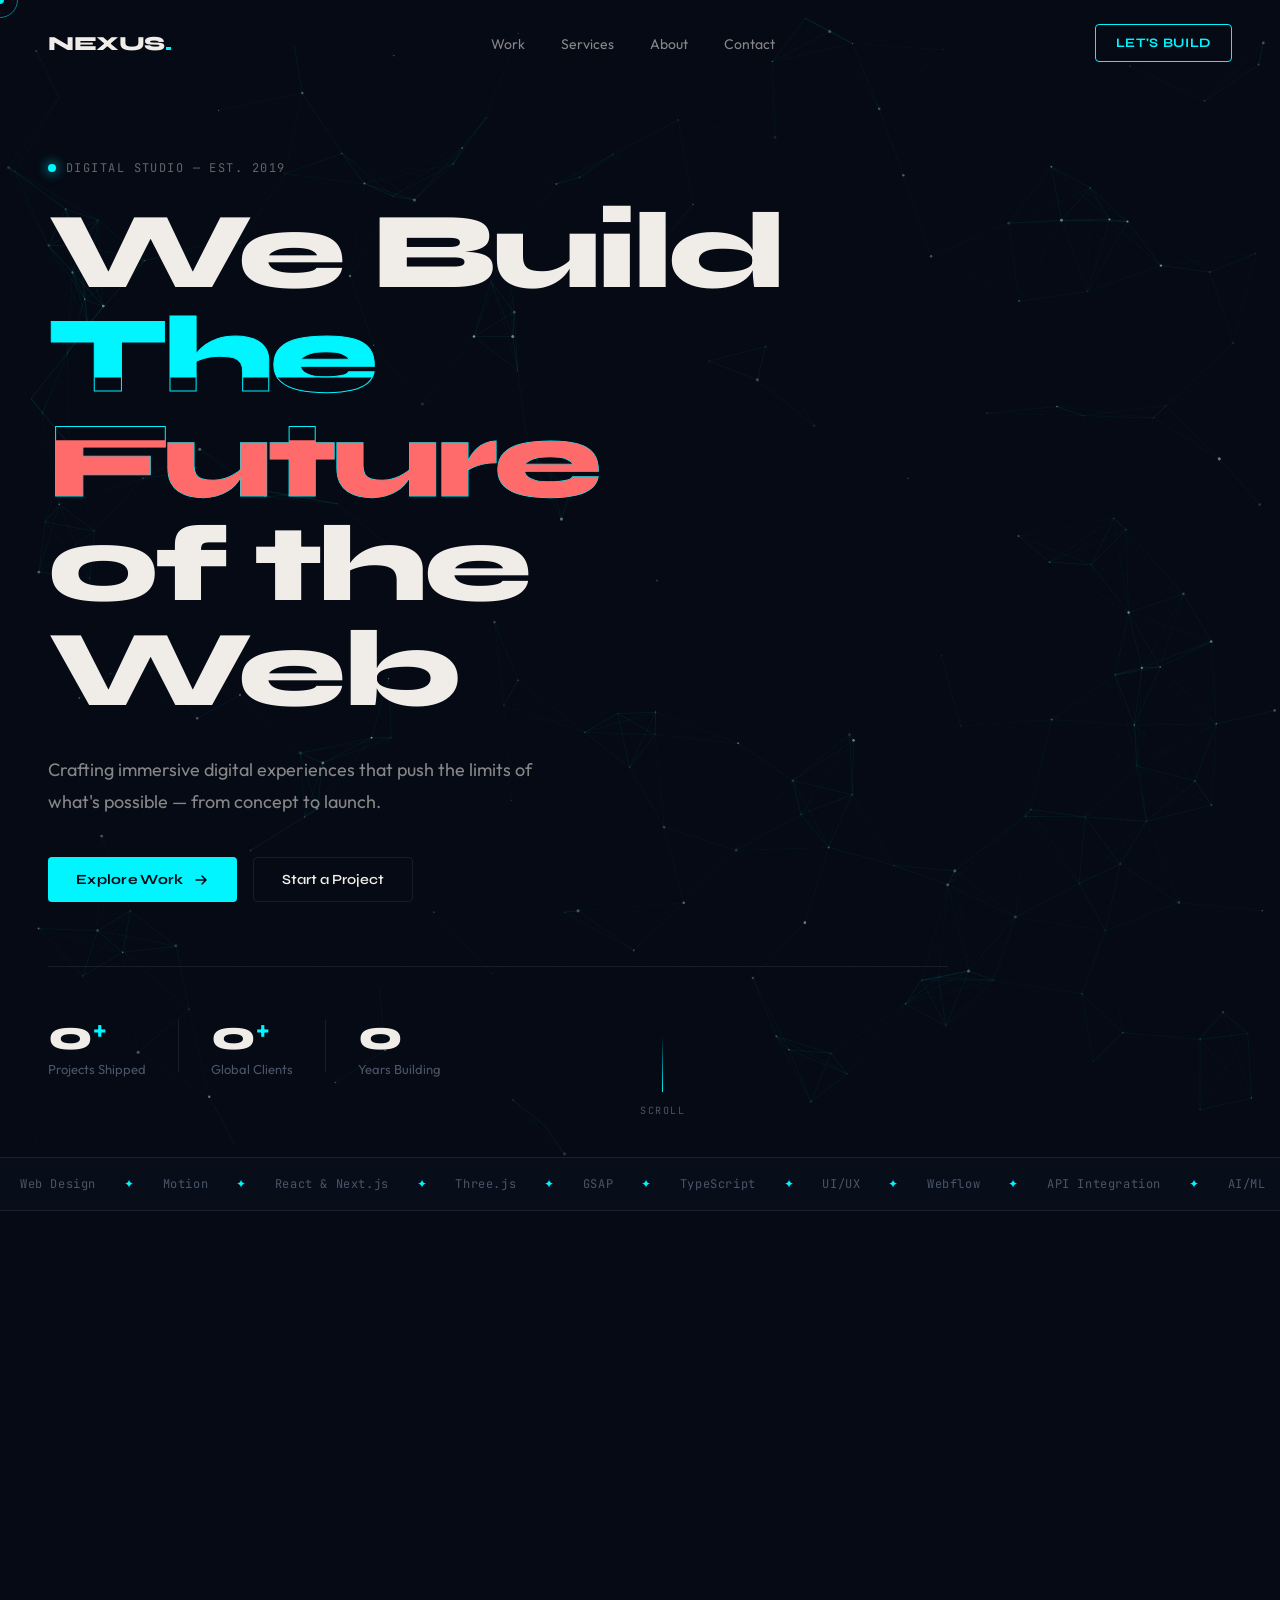
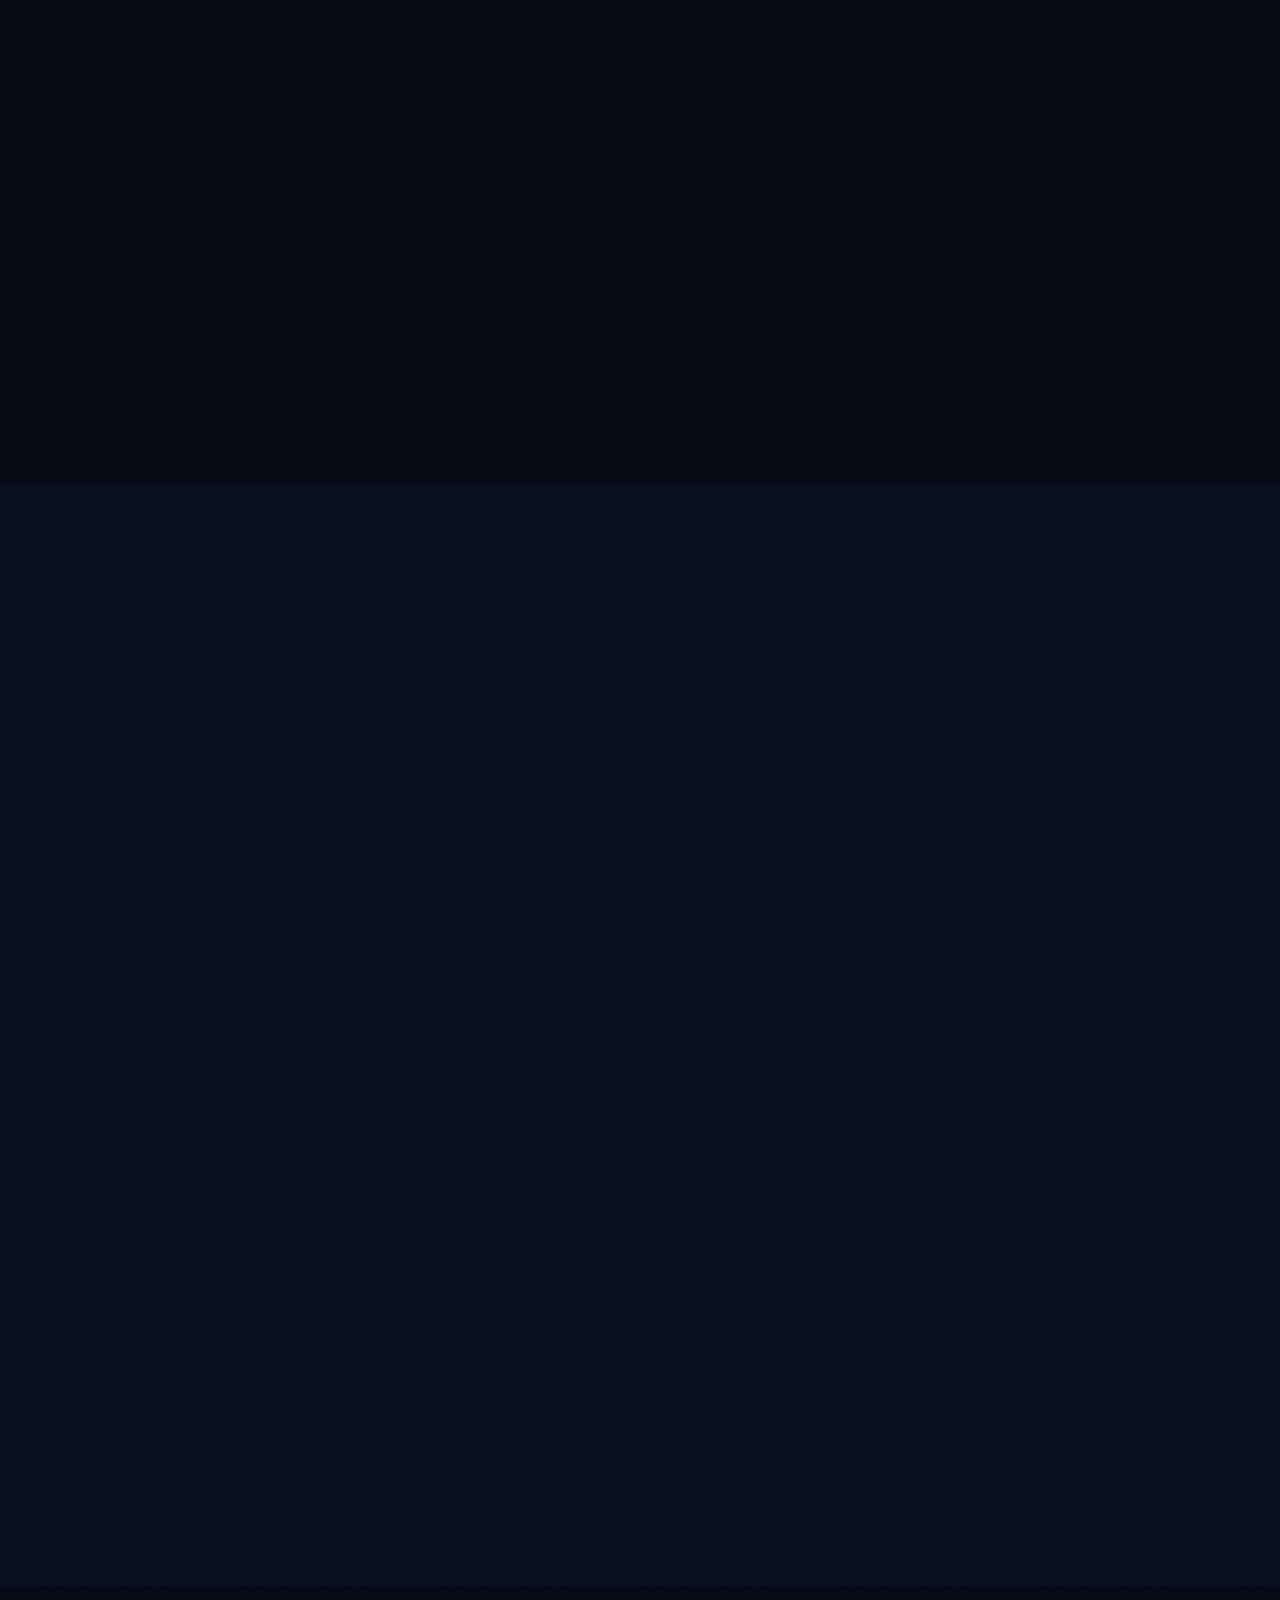
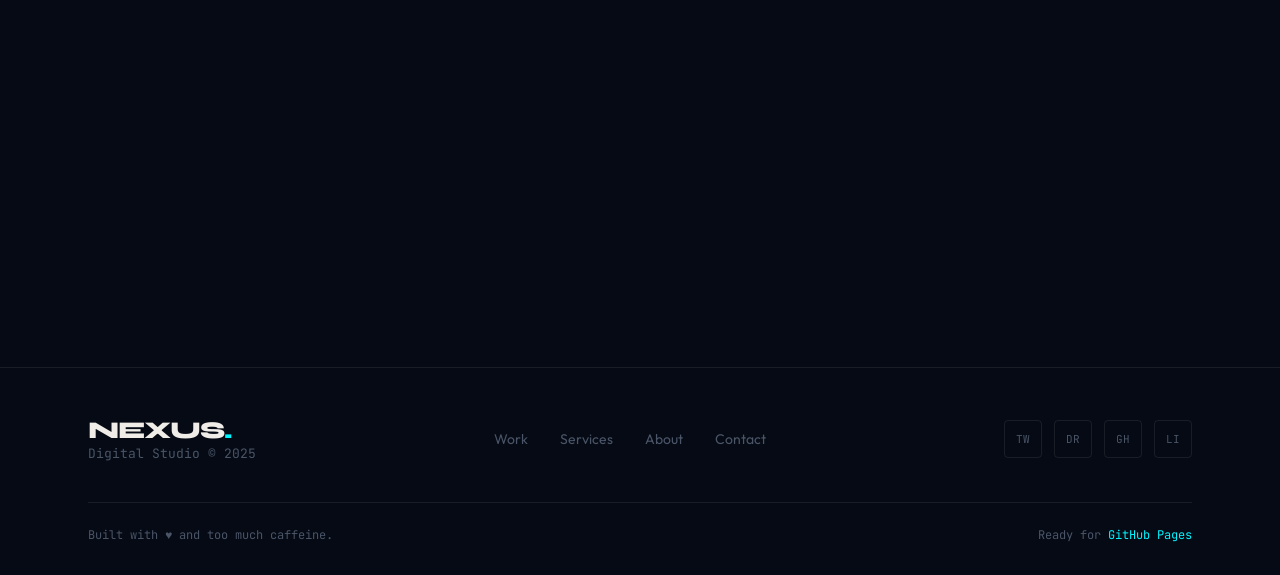
==== index.html @ c7edd41e "Add files via upload" ====
<!DOCTYPE html>
<html lang="en">
<head>
<meta charset="UTF-8">
<meta name="viewport" content="width=device-width, initial-scale=1.0">
<title>NEXUS — Digital Technology Studio</title>
<meta name="description" content="NEXUS is a cutting-edge digital studio crafting immersive web experiences, apps, and technology solutions.">
<link rel="preconnect" href="https://fonts.googleapis.com">
<link rel="preconnect" href="https://fonts.gstatic.com" crossorigin>
<link href="https://fonts.googleapis.com/css2?family=Syne:wght@400;600;700;800&family=JetBrains+Mono:wght@300;400;500&family=Outfit:wght@300;400;500;600&display=swap" rel="stylesheet">
<link rel="stylesheet" href="style.css">
</head>
<body>

<!-- LOADER -->
<div id="loader">
  <div class="loader-inner">
    <div class="loader-logo">NX</div>
    <div class="loader-bar"><div class="loader-fill"></div></div>
    <div class="loader-text">Initializing<span class="dots"></span></div>
  </div>
</div>

<!-- CURSOR -->
<div id="cursor"></div>
<div id="cursor-ring"></div>

<!-- NAV -->
<nav id="nav">
  <a href="#" class="nav-logo">NEXUS<span>.</span></a>
  <ul class="nav-links">
    <li><a href="#work" class="nav-link">Work</a></li>
    <li><a href="#services" class="nav-link">Services</a></li>
    <li><a href="#about" class="nav-link">About</a></li>
    <li><a href="#contact" class="nav-link">Contact</a></li>
  </ul>
  <a href="#contact" class="nav-cta magnetic">Let's Build</a>
  <button class="hamburger" id="hamburger" aria-label="menu">
    <span></span><span></span>
  </button>
</nav>

<!-- MOBILE MENU -->
<div class="mobile-overlay" id="mobileOverlay">
  <div class="mobile-links">
    <a href="#work" class="mobile-link" data-num="01">Work</a>
    <a href="#services" class="mobile-link" data-num="02">Services</a>
    <a href="#about" class="mobile-link" data-num="03">About</a>
    <a href="#contact" class="mobile-link" data-num="04">Contact</a>
  </div>
</div>

<!-- HERO -->
<section id="hero">
  <canvas id="starfield"></canvas>
  <div class="hero-content">
    <div class="hero-eyebrow">
      <span class="eyebrow-dot"></span>
      <span class="mono">Digital Studio — Est. 2019</span>
    </div>
    <h1 class="hero-title">
      <span class="line" data-text="We Build">We Build</span>
      <span class="line glitch" data-text="The Future">The Future</span>
      <span class="line">of the Web</span>
    </h1>
    <p class="hero-sub">Crafting immersive digital experiences that push the limits of what's possible — from concept to launch.</p>
    <div class="hero-actions">
      <a href="#work" class="btn-primary magnetic">
        <span>Explore Work</span>
        <svg width="16" height="16" viewBox="0 0 16 16" fill="none"><path d="M3 8h10M9 4l4 4-4 4" stroke="currentColor" stroke-width="1.5" stroke-linecap="round" stroke-linejoin="round"/></svg>
      </a>
      <a href="#contact" class="btn-ghost magnetic">Start a Project</a>
    </div>
    <div class="hero-metrics">
      <div class="metric"><span class="metric-num" data-target="150">0</span><span class="metric-plus">+</span><div class="metric-label">Projects Shipped</div></div>
      <div class="metric-div"></div>
      <div class="metric"><span class="metric-num" data-target="40">0</span><span class="metric-plus">+</span><div class="metric-label">Global Clients</div></div>
      <div class="metric-div"></div>
      <div class="metric"><span class="metric-num" data-target="6">0</span><span class="metric-plus"></span><div class="metric-label">Years Building</div></div>
    </div>
  </div>
  <div class="scroll-indicator">
    <div class="scroll-line"></div>
    <span class="mono scroll-text">Scroll</span>
  </div>
</section>

<!-- MARQUEE -->
<div class="marquee-wrap" aria-hidden="true">
  <div class="marquee-track">
    <div class="marquee-content">
      <span>Web Design</span><span class="mx">✦</span>
      <span>Motion</span><span class="mx">✦</span>
      <span>React &amp; Next.js</span><span class="mx">✦</span>
      <span>Three.js</span><span class="mx">✦</span>
      <span>GSAP</span><span class="mx">✦</span>
      <span>TypeScript</span><span class="mx">✦</span>
      <span>UI/UX</span><span class="mx">✦</span>
      <span>Webflow</span><span class="mx">✦</span>
      <span>API Integration</span><span class="mx">✦</span>
      <span>AI/ML</span><span class="mx">✦</span>
    </div>
    <div class="marquee-content" aria-hidden="true">
      <span>Web Design</span><span class="mx">✦</span>
      <span>Motion</span><span class="mx">✦</span>
      <span>React &amp; Next.js</span><span class="mx">✦</span>
      <span>Three.js</span><span class="mx">✦</span>
      <span>GSAP</span><span class="mx">✦</span>
      <span>TypeScript</span><span class="mx">✦</span>
      <span>UI/UX</span><span class="mx">✦</span>
      <span>Webflow</span><span class="mx">✦</span>
      <span>API Integration</span><span class="mx">✦</span>
      <span>AI/ML</span><span class="mx">✦</span>
    </div>
  </div>
</div>

<!-- WORK -->
<section id="work" class="section">
  <div class="container">
    <div class="section-header reveal-up">
      <div class="mono label-mono">Selected Work</div>
      <h2 class="section-title">Projects that <br><em>Define Eras</em></h2>
    </div>
    <div class="projects-grid">
      <article class="project-card reveal-up" data-delay="0">
        <div class="project-img">
          <div class="project-canvas" data-color="#00F5FF"></div>
          <div class="project-overlay">
            <a href="#" class="project-link magnetic">View Project ↗</a>
          </div>
        </div>
        <div class="project-meta">
          <div class="project-tags"><span>Web App</span><span>React</span><span>AI</span></div>
          <h3>Luminary AI Dashboard</h3>
          <p>Real-time analytics platform processing 2M+ events/day with predictive insights.</p>
        </div>
      </article>
      <article class="project-card reveal-up" data-delay="100">
        <div class="project-img">
          <div class="project-canvas" data-color="#A8FF3E"></div>
          <div class="project-overlay">
            <a href="#" class="project-link magnetic">View Project ↗</a>
          </div>
        </div>
        <div class="project-meta">
          <div class="project-tags"><span>E-Commerce</span><span>Next.js</span><span>3D</span></div>
          <h3>Aether Store</h3>
          <p>Luxury fashion e-commerce with immersive 3D product visualization & AR try-on.</p>
        </div>
      </article>
      <article class="project-card reveal-up" data-delay="200">
        <div class="project-img">
          <div class="project-canvas" data-color="#FF6B6B"></div>
          <div class="project-overlay">
            <a href="#" class="project-link magnetic">View Project ↗</a>
          </div>
        </div>
        <div class="project-meta">
          <div class="project-tags"><span>Motion</span><span>GSAP</span><span>WebGL</span></div>
          <h3>Prism Agency Site</h3>
          <p>Award-winning agency portfolio with scroll-driven narrative and WebGL fluid sims.</p>
        </div>
      </article>
    </div>
  </div>
</section>

<!-- SERVICES -->
<section id="services" class="section section-dark">
  <div class="noise-overlay"></div>
  <div class="container">
    <div class="section-header reveal-up">
      <div class="mono label-mono" style="color:var(--cyan)">What We Do</div>
      <h2 class="section-title" style="color:#fff">Our Stack of<br><em>Capabilities</em></h2>
    </div>
    <div class="services-list">
      <div class="service-row reveal-up" data-delay="0">
        <div class="service-num mono">01</div>
        <div class="service-body">
          <h3>Product Design & UX</h3>
          <p>Research-driven design that converts. Wireframes, prototypes, design systems, and pixel-perfect UI that users actually love.</p>
        </div>
        <div class="service-tags">
          <span>Figma</span><span>Research</span><span>Systems</span>
        </div>
        <div class="service-arrow">↗</div>
      </div>
      <div class="service-row reveal-up" data-delay="80">
        <div class="service-num mono">02</div>
        <div class="service-body">
          <h3>Web Development</h3>
          <p>Blazing-fast, accessible websites and web apps built with modern frameworks. React, Next.js, TypeScript — production-grade code.</p>
        </div>
        <div class="service-tags">
          <span>React</span><span>Next.js</span><span>TS</span>
        </div>
        <div class="service-arrow">↗</div>
      </div>
      <div class="service-row reveal-up" data-delay="160">
        <div class="service-num mono">03</div>
        <div class="service-body">
          <h3>Creative Motion</h3>
          <p>Scroll animations, micro-interactions, WebGL shaders, and full-page narrative journeys. We make the web feel alive.</p>
        </div>
        <div class="service-tags">
          <span>GSAP</span><span>Three.js</span><span>Canvas</span>
        </div>
        <div class="service-arrow">↗</div>
      </div>
      <div class="service-row reveal-up" data-delay="240">
        <div class="service-num mono">04</div>
        <div class="service-body">
          <h3>AI Integration</h3>
          <p>Embed intelligence into your product. LLM pipelines, computer vision, recommendation engines, and real-time ML inference.</p>
        </div>
        <div class="service-tags">
          <span>OpenAI</span><span>PyTorch</span><span>APIs</span>
        </div>
        <div class="service-arrow">↗</div>
      </div>
    </div>
  </div>
</section>

<!-- ABOUT -->
<section id="about" class="section">
  <div class="container">
    <div class="about-grid">
      <div class="about-left reveal-left">
        <div class="mono label-mono">About the Studio</div>
        <h2 class="section-title">Built by <em>builders</em>, for builders.</h2>
        <p class="about-text">NEXUS was born from a frustration with mediocre digital experiences. We're a crew of engineers, designers, and strategists obsessed with craft — from the first pixel to the last API call.</p>
        <p class="about-text">We don't just build websites. We build competitive advantages.</p>
        <div class="about-cta">
          <a href="#contact" class="btn-primary magnetic">
            <span>Work With Us</span>
            <svg width="16" height="16" viewBox="0 0 16 16" fill="none"><path d="M3 8h10M9 4l4 4-4 4" stroke="currentColor" stroke-width="1.5" stroke-linecap="round" stroke-linejoin="round"/></svg>
          </a>
        </div>
      </div>
      <div class="about-right reveal-right">
        <div class="tech-grid">
          <div class="tech-card magnetic" data-letter="R"><span class="tc-letter">R</span><span class="tc-name">React</span></div>
          <div class="tech-card magnetic" data-letter="N"><span class="tc-letter">N</span><span class="tc-name">Next.js</span></div>
          <div class="tech-card magnetic" data-letter="T"><span class="tc-letter">T</span><span class="tc-name">TypeScript</span></div>
          <div class="tech-card magnetic" data-letter="G"><span class="tc-letter">G</span><span class="tc-name">GSAP</span></div>
          <div class="tech-card magnetic" data-letter="3"><span class="tc-letter">3</span><span class="tc-name">Three.js</span></div>
          <div class="tech-card magnetic" data-letter="P"><span class="tc-letter">P</span><span class="tc-name">Python</span></div>
          <div class="tech-card magnetic" data-letter="F"><span class="tc-letter">F</span><span class="tc-name">Figma</span></div>
          <div class="tech-card magnetic" data-letter="A"><span class="tc-letter">A</span><span class="tc-name">AWS</span></div>
          <div class="tech-card magnetic" data-letter="V"><span class="tc-letter">V</span><span class="tc-name">Vercel</span></div>
        </div>
      </div>
    </div>
  </div>
</section>

<!-- TESTIMONIAL -->
<div class="testimonial-belt section-dark reveal-up">
  <div class="noise-overlay"></div>
  <div class="testi-inner">
    <div class="testi-quote">"</div>
    <blockquote class="testi-text">
      NEXUS didn't just build our product — they reimagined it. The final site tripled our conversion rate and won two industry awards. Best investment we've made.
    </blockquote>
    <div class="testi-author">
      <div class="testi-avatar">SC</div>
      <div>
        <strong>Sarah Chen</strong>
        <span class="mono">CEO, Luminary Inc.</span>
      </div>
    </div>
  </div>
</div>

<!-- CONTACT -->
<section id="contact" class="section">
  <div class="container">
    <div class="contact-wrap">
      <div class="contact-left reveal-left">
        <div class="mono label-mono">Get In Touch</div>
        <h2 class="section-title big-title">Start a <em>Project</em></h2>
        <div class="contact-info">
          <a href="mailto:hello@nexus.studio" class="contact-line magnetic">
            <span class="mono">Email</span>
            <span>hello@nexus.studio</span>
            <span class="cl-arrow">↗</span>
          </a>
          <a href="https://twitter.com" class="contact-line magnetic">
            <span class="mono">Twitter</span>
            <span>@nexusstudio</span>
            <span class="cl-arrow">↗</span>
          </a>
          <a href="#" class="contact-line magnetic">
            <span class="mono">Dribbble</span>
            <span>nexus.studio</span>
            <span class="cl-arrow">↗</span>
          </a>
        </div>
      </div>
      <div class="contact-right reveal-right">
        <form class="contact-form" id="contactForm">
          <div class="form-row">
            <div class="form-field">
              <label class="mono" for="f-name">Your Name</label>
              <input type="text" id="f-name" placeholder="Alex Johnson" required>
              <div class="field-line"></div>
            </div>
            <div class="form-field">
              <label class="mono" for="f-email">Email</label>
              <input type="email" id="f-email" placeholder="alex@company.com" required>
              <div class="field-line"></div>
            </div>
          </div>
          <div class="form-field">
            <label class="mono" for="f-service">Service</label>
            <select id="f-service">
              <option value="">Select a service...</option>
              <option>Web Development</option>
              <option>Product Design</option>
              <option>Creative Motion</option>
              <option>AI Integration</option>
              <option>Full Package</option>
            </select>
            <div class="field-line"></div>
          </div>
          <div class="form-field">
            <label class="mono" for="f-msg">Tell us about your project</label>
            <textarea id="f-msg" rows="4" placeholder="We want to build something extraordinary..." required></textarea>
            <div class="field-line"></div>
          </div>
          <button type="submit" class="btn-primary full-btn magnetic">
            <span>Send Message</span>
            <svg width="16" height="16" viewBox="0 0 16 16" fill="none"><path d="M3 8h10M9 4l4 4-4 4" stroke="currentColor" stroke-width="1.5" stroke-linecap="round" stroke-linejoin="round"/></svg>
          </button>
        </form>
      </div>
    </div>
  </div>
</section>

<!-- FOOTER -->
<footer>
  <div class="container">
    <div class="footer-top">
      <div class="footer-brand">
        <div class="footer-logo">NEXUS<span>.</span></div>
        <p class="mono" style="color:var(--muted);font-size:13px">Digital Studio © 2025</p>
      </div>
      <div class="footer-links">
        <a href="#work">Work</a>
        <a href="#services">Services</a>
        <a href="#about">About</a>
        <a href="#contact">Contact</a>
      </div>
      <div class="footer-social">
        <a href="#" class="social-link magnetic">TW</a>
        <a href="#" class="social-link magnetic">DR</a>
        <a href="#" class="social-link magnetic">GH</a>
        <a href="#" class="social-link magnetic">LI</a>
      </div>
    </div>
    <div class="footer-bottom">
      <span class="mono" style="color:var(--muted);font-size:12px">Built with ♥ and too much caffeine.</span>
      <span class="mono" style="color:var(--muted);font-size:12px">Ready for <a href="https://pages.github.com" target="_blank" style="color:var(--cyan);text-decoration:none;">GitHub Pages</a></span>
    </div>
  </div>
</footer>

<script src="main.js"></script>
</body>
</html>
---- style.css ----
/* ═══════════════════════════════════════════
   NEXUS — style.css
   Cyber-noir futurism aesthetic
═══════════════════════════════════════════ */

:root {
  --bg: #050A14;
  --bg2: #070E1A;
  --cyan: #00F5FF;
  --lime: #A8FF3E;
  --red: #FF6B6B;
  --white: #F0EDE8;
  --muted: #4A5568;
  --border: rgba(255,255,255,0.08);
  --card-bg: rgba(255,255,255,0.04);
  --font-display: 'Syne', sans-serif;
  --font-body: 'Outfit', sans-serif;
  --font-mono: 'JetBrains Mono', monospace;
  --ease-out: cubic-bezier(0.22, 1, 0.36, 1);
  --ease-in-out: cubic-bezier(0.76, 0, 0.24, 1);
}

/* ── RESET ── */
*, *::before, *::after { box-sizing: border-box; margin: 0; padding: 0; }
html { scroll-behavior: smooth; font-size: 16px; }
body {
  font-family: var(--font-body);
  background: var(--bg);
  color: var(--white);
  overflow-x: hidden;
  cursor: none;
}
img { max-width: 100%; display: block; }
a { text-decoration: none; color: inherit; }
ul { list-style: none; }

/* ── CUSTOM CURSOR ── */
#cursor {
  width: 8px; height: 8px;
  background: var(--cyan);
  border-radius: 50%;
  position: fixed;
  top: 0; left: 0;
  pointer-events: none;
  z-index: 10000;
  transition: transform 0.1s var(--ease-out);
  transform: translate(-50%, -50%);
  mix-blend-mode: difference;
}
#cursor-ring {
  width: 36px; height: 36px;
  border: 1px solid rgba(0, 245, 255, 0.5);
  border-radius: 50%;
  position: fixed;
  top: 0; left: 0;
  pointer-events: none;
  z-index: 9999;
  transform: translate(-50%, -50%);
  transition: transform 0.15s var(--ease-out), width 0.3s, height 0.3s, border-color 0.3s;
}
body.cursor-hover #cursor-ring {
  width: 56px; height: 56px;
  border-color: var(--cyan);
}
body.cursor-hover #cursor { transform: translate(-50%,-50%) scale(2); }

/* ── LOADER ── */
#loader {
  position: fixed; inset: 0;
  background: var(--bg);
  z-index: 9999;
  display: flex; align-items: center; justify-content: center;
  transition: opacity 0.6s var(--ease-out), transform 0.6s var(--ease-out);
}
#loader.hidden { opacity: 0; pointer-events: none; transform: translateY(-20px); }
.loader-inner { text-align: center; }
.loader-logo {
  font-family: var(--font-display);
  font-size: 56px; font-weight: 800;
  color: var(--cyan);
  letter-spacing: -2px;
  margin-bottom: 40px;
  animation: loader-pulse 1.2s ease-in-out infinite;
}
@keyframes loader-pulse {
  0%, 100% { opacity: 1; }
  50% { opacity: 0.3; }
}
.loader-bar {
  width: 200px; height: 2px;
  background: rgba(255,255,255,0.1);
  border-radius: 2px; margin: 0 auto 16px;
}
.loader-fill {
  height: 100%;
  background: var(--cyan);
  border-radius: 2px;
  width: 0%;
  transition: width 2s var(--ease-in-out);
  box-shadow: 0 0 12px var(--cyan);
}
.loader-text {
  font-family: var(--font-mono);
  font-size: 12px;
  color: var(--muted);
  letter-spacing: 0.1em;
}
.dots::after {
  content: '...';
  animation: dots 1.5s steps(4, end) infinite;
}
@keyframes dots {
  0%, 20% { content: ''; }
  40% { content: '.'; }
  60% { content: '..'; }
  80%, 100% { content: '...'; }
}

/* ── TYPOGRAPHY UTILS ── */
.mono { font-family: var(--font-mono); }
.label-mono {
  font-family: var(--font-mono);
  font-size: 11px;
  font-weight: 400;
  letter-spacing: 0.15em;
  text-transform: uppercase;
  color: var(--cyan);
  margin-bottom: 16px;
}
.section-title {
  font-family: var(--font-display);
  font-size: clamp(40px, 5.5vw, 72px);
  font-weight: 800;
  line-height: 1.05;
  letter-spacing: -2px;
  margin-bottom: 24px;
}
.section-title em {
  font-style: normal;
  color: transparent;
  -webkit-text-stroke: 1px var(--cyan);
}

/* ── BUTTONS ── */
.btn-primary {
  display: inline-flex;
  align-items: center;
  gap: 10px;
  background: var(--cyan);
  color: var(--bg);
  font-family: var(--font-display);
  font-weight: 700;
  font-size: 14px;
  padding: 14px 28px;
  border-radius: 4px;
  border: none;
  cursor: none;
  transition: transform 0.2s var(--ease-out), box-shadow 0.2s;
  letter-spacing: 0.02em;
}
.btn-primary:hover {
  transform: translateY(-3px);
  box-shadow: 0 8px 32px rgba(0, 245, 255, 0.35);
}
.btn-primary svg { transition: transform 0.2s; }
.btn-primary:hover svg { transform: translateX(3px); }

.btn-ghost {
  display: inline-flex;
  align-items: center;
  font-family: var(--font-display);
  font-weight: 600;
  font-size: 14px;
  padding: 13px 28px;
  border-radius: 4px;
  border: 1px solid var(--border);
  color: var(--white);
  cursor: none;
  transition: border-color 0.2s, color 0.2s, transform 0.2s var(--ease-out);
}
.btn-ghost:hover { border-color: rgba(255,255,255,0.4); color: var(--white); transform: translateY(-3px); }

.full-btn { width: 100%; justify-content: center; }

/* ── NAV ── */
#nav {
  position: fixed; top: 0; left: 0; right: 0;
  z-index: 1000;
  display: flex; align-items: center;
  padding: 24px 48px;
  transition: padding 0.4s var(--ease-out), background 0.4s, backdrop-filter 0.4s;
}
#nav.scrolled {
  padding: 16px 48px;
  background: rgba(5, 10, 20, 0.85);
  backdrop-filter: blur(16px);
  border-bottom: 1px solid var(--border);
}
.nav-logo {
  font-family: var(--font-display);
  font-size: 20px; font-weight: 800;
  letter-spacing: -0.5px;
  color: var(--white);
}
.nav-logo span { color: var(--cyan); }
.nav-links {
  display: flex; gap: 36px;
  margin: 0 auto;
}
.nav-link {
  font-family: var(--font-body);
  font-size: 14px; font-weight: 400;
  color: rgba(240,237,232,0.55);
  transition: color 0.2s;
  position: relative;
}
.nav-link::after {
  content: '';
  position: absolute; bottom: -2px; left: 0;
  width: 0; height: 1px;
  background: var(--cyan);
  transition: width 0.3s var(--ease-out);
}
.nav-link:hover { color: var(--white); }
.nav-link:hover::after { width: 100%; }

.nav-cta {
  font-family: var(--font-display);
  font-weight: 700; font-size: 13px;
  padding: 10px 20px;
  border: 1px solid var(--cyan);
  color: var(--cyan);
  border-radius: 4px;
  transition: background 0.2s, color 0.2s, transform 0.2s var(--ease-out);
  letter-spacing: 0.05em;
  text-transform: uppercase;
}
.nav-cta:hover { background: var(--cyan); color: var(--bg); transform: translateY(-2px); }

.hamburger {
  display: none;
  flex-direction: column; gap: 6px;
  background: none; border: none;
  cursor: none; padding: 4px;
  margin-left: auto;
}
.hamburger span {
  width: 22px; height: 2px;
  background: var(--white);
  border-radius: 2px;
  transition: all 0.3s var(--ease-out);
}
.hamburger.open span:nth-child(1) { transform: rotate(45deg) translate(5px,6px); }
.hamburger.open span:nth-child(2) { transform: rotate(-45deg) translate(5px,-6px); }

/* ── MOBILE MENU ── */
.mobile-overlay {
  position: fixed; inset: 0;
  background: var(--bg);
  z-index: 990;
  display: flex; align-items: center; justify-content: center;
  opacity: 0; pointer-events: none;
  transition: opacity 0.4s var(--ease-out);
}
.mobile-overlay.open { opacity: 1; pointer-events: all; }
.mobile-links { display: flex; flex-direction: column; gap: 8px; }
.mobile-link {
  font-family: var(--font-display);
  font-size: clamp(40px, 10vw, 72px);
  font-weight: 800;
  color: rgba(240,237,232,0.15);
  letter-spacing: -2px;
  transition: color 0.2s;
  position: relative;
}
.mobile-link::before {
  content: attr(data-num);
  font-family: var(--font-mono);
  font-size: 11px;
  font-weight: 400;
  color: var(--cyan);
  position: absolute;
  top: 12px; left: -40px;
}
.mobile-link:hover { color: var(--white); }

/* ── HERO ── */
#hero {
  min-height: 100vh;
  display: flex; align-items: center;
  position: relative;
  overflow: hidden;
  padding: 160px 48px 80px;
}
#starfield {
  position: absolute; inset: 0;
  width: 100%; height: 100%;
}
.hero-content {
  position: relative; z-index: 2;
  max-width: 900px;
}
.hero-eyebrow {
  display: flex; align-items: center; gap: 10px;
  margin-bottom: 24px;
}
.eyebrow-dot {
  width: 8px; height: 8px;
  border-radius: 50%;
  background: var(--cyan);
  box-shadow: 0 0 12px var(--cyan);
  animation: pulse-dot 2s ease-in-out infinite;
}
@keyframes pulse-dot {
  0%, 100% { box-shadow: 0 0 8px var(--cyan); }
  50% { box-shadow: 0 0 20px var(--cyan), 0 0 40px rgba(0,245,255,0.3); }
}
.hero-eyebrow .mono {
  font-size: 12px;
  color: rgba(240,237,232,0.4);
  letter-spacing: 0.12em;
  text-transform: uppercase;
}
.hero-title {
  font-family: var(--font-display);
  font-size: clamp(56px, 8.5vw, 120px);
  font-weight: 800;
  line-height: 0.96;
  letter-spacing: -4px;
  margin-bottom: 32px;
}
.hero-title .line { display: block; overflow: hidden; }
.hero-title .line span,
.hero-title .line { animation: line-reveal 1s var(--ease-out) both; }
.hero-title .line:nth-child(2) { animation-delay: 0.1s; }
.hero-title .line:nth-child(3) { animation-delay: 0.2s; }
@keyframes line-reveal {
  from { transform: translateY(100%); opacity: 0; }
  to { transform: translateY(0); opacity: 1; }
}

/* GLITCH */
.glitch {
  position: relative;
  color: transparent;
  -webkit-text-stroke: 1px var(--cyan);
}
.glitch::before, .glitch::after {
  content: attr(data-text);
  position: absolute;
  top: 0; left: 0;
  width: 100%;
  -webkit-text-stroke: 0px;
  animation: glitch 4s infinite;
}
.glitch::before {
  color: var(--cyan);
  clip-path: polygon(0 0, 100% 0, 100% 35%, 0 35%);
  animation: glitch-top 4s infinite;
}
.glitch::after {
  color: var(--red);
  clip-path: polygon(0 65%, 100% 65%, 100% 100%, 0 100%);
  animation: glitch-bot 4s infinite;
}
@keyframes glitch-top {
  0%, 90%, 100% { transform: translate(0); opacity: 0; }
  92% { transform: translate(-3px, -1px); opacity: 1; }
  94% { transform: translate(3px, 1px); opacity: 1; }
  96% { transform: translate(0); opacity: 1; }
}
@keyframes glitch-bot {
  0%, 88%, 100% { transform: translate(0); opacity: 0; }
  90% { transform: translate(3px, 2px); opacity: 1; }
  93% { transform: translate(-3px, -1px); opacity: 1; }
  95% { transform: translate(0); opacity: 1; }
}

.hero-sub {
  font-size: clamp(15px, 1.8vw, 18px);
  color: rgba(240,237,232,0.55);
  line-height: 1.75;
  max-width: 520px;
  margin-bottom: 40px;
  animation: fade-up 0.8s 0.4s var(--ease-out) both;
}
.hero-actions {
  display: flex; gap: 16px; flex-wrap: wrap;
  animation: fade-up 0.8s 0.5s var(--ease-out) both;
}
.hero-metrics {
  display: flex; align-items: center; gap: 32px;
  margin-top: 64px;
  padding-top: 48px;
  border-top: 1px solid var(--border);
  animation: fade-up 0.8s 0.7s var(--ease-out) both;
}
.metric-num {
  font-family: var(--font-display);
  font-size: 42px; font-weight: 800;
  color: var(--white);
  line-height: 1;
}
.metric-plus { font-size: 24px; color: var(--cyan); font-weight: 700; vertical-align: top; margin-top: 4px; }
.metric-label { font-size: 13px; color: var(--muted); margin-top: 4px; }
.metric-div { width: 1px; height: 52px; background: var(--border); }

.scroll-indicator {
  position: absolute; bottom: 40px; left: 50%; transform: translateX(-50%);
  display: flex; flex-direction: column; align-items: center; gap: 12px;
  z-index: 2;
  animation: fade-up 1s 1s var(--ease-out) both;
}
.scroll-line {
  width: 1px; height: 56px;
  background: linear-gradient(to bottom, transparent, var(--cyan));
  animation: scroll-drop 2s ease-in-out infinite;
}
@keyframes scroll-drop {
  0% { transform: scaleY(0); transform-origin: top; }
  50% { transform: scaleY(1); transform-origin: top; }
  51% { transform-origin: bottom; }
  100% { transform: scaleY(0); transform-origin: bottom; }
}
.scroll-text { font-size: 10px; letter-spacing: 0.15em; text-transform: uppercase; color: var(--muted); }

@keyframes fade-up {
  from { opacity: 0; transform: translateY(24px); }
  to { opacity: 1; transform: translateY(0); }
}

/* ── MARQUEE ── */
.marquee-wrap {
  overflow: hidden;
  border-top: 1px solid var(--border);
  border-bottom: 1px solid var(--border);
  padding: 18px 0;
  background: var(--bg2);
}
.marquee-track {
  display: flex;
  width: max-content;
  animation: marquee 30s linear infinite;
}
.marquee-content {
  display: flex; align-items: center;
  white-space: nowrap;
  padding-right: 0;
  font-family: var(--font-mono);
  font-size: 12px;
  color: var(--muted);
  letter-spacing: 0.05em;
}
.marquee-content span { padding: 0 20px; }
.mx { color: var(--cyan) !important; padding: 0 8px !important; }
@keyframes marquee {
  from { transform: translateX(0); }
  to { transform: translateX(-50%); }
}

/* ── SECTIONS ── */
.section { padding: 120px 0; }
.section-dark { background: var(--bg2); position: relative; }
.container { max-width: 1200px; margin: 0 auto; padding: 0 48px; }
.section-header { margin-bottom: 72px; }

/* ── WORK ── */
.projects-grid {
  display: grid;
  grid-template-columns: repeat(3, 1fr);
  gap: 24px;
}
.project-card {
  border-radius: 8px;
  overflow: hidden;
  background: var(--card-bg);
  border: 1px solid var(--border);
  transition: border-color 0.3s, transform 0.4s var(--ease-out);
}
.project-card:hover { border-color: rgba(0,245,255,0.2); transform: translateY(-6px); }
.project-img {
  aspect-ratio: 16/10;
  position: relative;
  overflow: hidden;
}
.project-canvas {
  width: 100%; height: 100%;
  transition: transform 0.6s var(--ease-out);
}
.project-card:hover .project-canvas { transform: scale(1.04); }
.project-overlay {
  position: absolute; inset: 0;
  background: rgba(5,10,20,0.7);
  display: flex; align-items: center; justify-content: center;
  opacity: 0;
  transition: opacity 0.3s;
}
.project-card:hover .project-overlay { opacity: 1; }
.project-link {
  font-family: var(--font-display);
  font-weight: 700; font-size: 14px;
  color: var(--white);
  border: 1px solid rgba(255,255,255,0.4);
  padding: 12px 24px; border-radius: 4px;
  transition: border-color 0.2s, color 0.2s;
}
.project-link:hover { border-color: var(--cyan); color: var(--cyan); }
.project-meta { padding: 24px; }
.project-tags {
  display: flex; gap: 8px; flex-wrap: wrap;
  margin-bottom: 14px;
}
.project-tags span {
  font-family: var(--font-mono); font-size: 10px;
  letter-spacing: 0.08em; text-transform: uppercase;
  border: 1px solid var(--border);
  border-radius: 100px;
  padding: 3px 10px;
  color: var(--muted);
}
.project-meta h3 {
  font-family: var(--font-display);
  font-size: 20px; font-weight: 700;
  margin-bottom: 8px; letter-spacing: -0.5px;
}
.project-meta p { font-size: 14px; color: rgba(240,237,232,0.5); line-height: 1.6; }

/* ── SERVICES ── */
.services-list { display: flex; flex-direction: column; }
.service-row {
  display: grid;
  grid-template-columns: 60px 1fr auto 40px;
  align-items: center;
  gap: 40px;
  padding: 36px 0;
  border-bottom: 1px solid var(--border);
  transition: background 0.2s;
  cursor: default;
}
.service-row:first-child { border-top: 1px solid var(--border); }
.service-row:hover { background: rgba(255,255,255,0.02); }
.service-num {
  font-size: 12px; color: var(--muted);
  letter-spacing: 0.05em;
}
.service-body h3 {
  font-family: var(--font-display);
  font-size: 22px; font-weight: 700;
  margin-bottom: 8px; letter-spacing: -0.5px;
}
.service-body p { font-size: 14px; color: rgba(240,237,232,0.5); line-height: 1.65; max-width: 480px; }
.service-tags { display: flex; gap: 8px; }
.service-tags span {
  font-family: var(--font-mono); font-size: 10px;
  border: 1px solid rgba(0,245,255,0.2);
  color: var(--cyan); padding: 4px 10px;
  border-radius: 100px; letter-spacing: 0.05em;
}
.service-arrow {
  font-size: 20px;
  color: var(--muted);
  transition: color 0.2s, transform 0.2s;
}
.service-row:hover .service-arrow { color: var(--cyan); transform: translate(3px,-3px); }

/* ── ABOUT ── */
.about-grid {
  display: grid;
  grid-template-columns: 1fr 1fr;
  gap: 80px;
  align-items: center;
}
.about-text {
  font-size: 16px; line-height: 1.8;
  color: rgba(240,237,232,0.65);
  margin-bottom: 20px;
}
.about-cta { margin-top: 40px; }
.tech-grid {
  display: grid;
  grid-template-columns: repeat(3, 1fr);
  gap: 12px;
}
.tech-card {
  background: var(--card-bg);
  border: 1px solid var(--border);
  border-radius: 8px;
  padding: 24px 20px;
  display: flex; flex-direction: column;
  align-items: flex-start; gap: 8px;
  transition: border-color 0.3s, background 0.3s, transform 0.3s var(--ease-out);
  cursor: none;
}
.tech-card:hover {
  border-color: rgba(0,245,255,0.3);
  background: rgba(0,245,255,0.04);
  transform: translateY(-4px);
}
.tc-letter {
  font-family: var(--font-display);
  font-size: 28px; font-weight: 800;
  color: var(--cyan);
  opacity: 0.3;
  transition: opacity 0.2s;
}
.tech-card:hover .tc-letter { opacity: 1; }
.tc-name { font-size: 12px; color: var(--muted); font-weight: 500; }

/* ── TESTIMONIAL ── */
.testimonial-belt {
  padding: 80px 48px;
  text-align: center;
  position: relative;
}
.testi-inner {
  max-width: 720px;
  margin: 0 auto;
  position: relative; z-index: 1;
}
.testi-quote {
  font-family: var(--font-display);
  font-size: 120px; font-weight: 800;
  color: var(--cyan); opacity: 0.12;
  line-height: 0.8;
  margin-bottom: -16px;
}
.testi-text {
  font-family: var(--font-display);
  font-size: clamp(22px, 3vw, 32px);
  font-weight: 600;
  line-height: 1.4; letter-spacing: -0.5px;
  color: var(--white);
  margin-bottom: 40px;
}
.testi-author {
  display: inline-flex; align-items: center; gap: 14px;
}
.testi-avatar {
  width: 44px; height: 44px;
  border-radius: 50%;
  background: var(--cyan);
  display: flex; align-items: center; justify-content: center;
  font-weight: 700; font-size: 14px;
  color: var(--bg);
}
.testi-author strong { display: block; font-size: 15px; font-weight: 600; margin-bottom: 2px; }
.testi-author span { font-size: 12px; color: var(--muted); }

/* ── CONTACT ── */
.contact-wrap {
  display: grid;
  grid-template-columns: 1fr 1.2fr;
  gap: 80px;
  align-items: start;
}
.big-title {
  font-size: clamp(52px, 7vw, 96px) !important;
  letter-spacing: -3px !important;
  line-height: 0.95 !important;
  margin-bottom: 48px !important;
}
.contact-info { display: flex; flex-direction: column; gap: 0; }
.contact-line {
  display: flex; align-items: center; gap: 20px;
  padding: 18px 0;
  border-bottom: 1px solid var(--border);
  transition: color 0.2s;
  font-size: 15px;
}
.contact-line .mono { color: var(--muted); font-size: 11px; width: 60px; letter-spacing: 0.05em; }
.cl-arrow {
  margin-left: auto; font-size: 18px;
  color: var(--muted);
  transition: color 0.2s, transform 0.2s;
}
.contact-line:hover { color: var(--cyan); }
.contact-line:hover .cl-arrow { color: var(--cyan); transform: translate(3px,-3px); }

/* FORM */
.contact-form { display: flex; flex-direction: column; gap: 28px; }
.form-row { display: grid; grid-template-columns: 1fr 1fr; gap: 24px; }
.form-field { display: flex; flex-direction: column; gap: 10px; position: relative; }
.form-field label {
  font-size: 11px; letter-spacing: 0.12em;
  text-transform: uppercase; color: var(--muted);
}
.form-field input,
.form-field select,
.form-field textarea {
  background: transparent;
  border: none; border-bottom: 1px solid var(--border);
  color: var(--white);
  font-family: var(--font-body); font-size: 15px;
  padding: 10px 0;
  outline: none;
  transition: border-color 0.2s;
  -webkit-appearance: none;
}
.form-field input::placeholder,
.form-field textarea::placeholder { color: rgba(240,237,232,0.2); }
.form-field select option { background: var(--bg); }
.form-field textarea { resize: vertical; min-height: 90px; }
.field-line {
  position: absolute; bottom: 0; left: 0;
  width: 0; height: 1px;
  background: var(--cyan);
  transition: width 0.4s var(--ease-out);
}
.form-field input:focus ~ .field-line,
.form-field select:focus ~ .field-line,
.form-field textarea:focus ~ .field-line { width: 100%; }
.form-field input:focus,
.form-field select:focus,
.form-field textarea:focus { border-color: transparent; }

/* ── NOISE OVERLAY ── */
.noise-overlay {
  position: absolute; inset: 0;
  opacity: 0.025;
  background-image: url("data:image/svg+xml,%3Csvg viewBox='0 0 200 200' xmlns='http://www.w3.org/2000/svg'%3E%3Cfilter id='n'%3E%3CfeTurbulence type='fractalNoise' baseFrequency='0.9' numOctaves='4' stitchTiles='stitch'/%3E%3C/filter%3E%3Crect width='100%25' height='100%25' filter='url(%23n)'/%3E%3C/svg%3E");
  background-size: 200px;
  pointer-events: none;
}

/* ── FOOTER ── */
footer {
  border-top: 1px solid var(--border);
  padding: 48px 0 32px;
}
.footer-top {
  display: flex; align-items: center; justify-content: space-between;
  margin-bottom: 40px; flex-wrap: wrap; gap: 24px;
}
.footer-logo {
  font-family: var(--font-display);
  font-size: 24px; font-weight: 800;
  letter-spacing: -1px;
}
.footer-logo span { color: var(--cyan); }
.footer-links { display: flex; gap: 32px; }
.footer-links a { font-size: 14px; color: var(--muted); transition: color 0.2s; }
.footer-links a:hover { color: var(--white); }
.footer-social { display: flex; gap: 12px; }
.social-link {
  width: 38px; height: 38px;
  border: 1px solid var(--border);
  border-radius: 4px;
  display: flex; align-items: center; justify-content: center;
  font-family: var(--font-mono); font-size: 11px;
  color: var(--muted);
  transition: border-color 0.2s, color 0.2s, transform 0.2s var(--ease-out);
}
.social-link:hover { border-color: var(--cyan); color: var(--cyan); transform: translateY(-3px); }
.footer-bottom {
  display: flex; justify-content: space-between; align-items: center;
  padding-top: 24px; border-top: 1px solid var(--border);
  flex-wrap: wrap; gap: 8px;
}

/* ── REVEAL ANIMATIONS ── */
.reveal-up, .reveal-left, .reveal-right {
  opacity: 0;
  transition: opacity 0.8s var(--ease-out), transform 0.8s var(--ease-out);
}
.reveal-up { transform: translateY(40px); }
.reveal-left { transform: translateX(-40px); }
.reveal-right { transform: translateX(40px); }
.reveal-up.visible, .reveal-left.visible, .reveal-right.visible {
  opacity: 1;
  transform: translate(0);
}

/* ── RESPONSIVE ── */
@media (max-width: 1024px) {
  .projects-grid { grid-template-columns: repeat(2, 1fr); }
  .about-grid { grid-template-columns: 1fr; gap: 48px; }
  .contact-wrap { grid-template-columns: 1fr; gap: 48px; }
  .service-row { grid-template-columns: 40px 1fr 40px; gap: 24px; }
  .service-tags { display: none; }
}
@media (max-width: 768px) {
  #nav { padding: 20px 24px; }
  #nav.scrolled { padding: 14px 24px; }
  .nav-links, .nav-cta { display: none; }
  .hamburger { display: flex; }
  #hero { padding: 140px 24px 80px; }
  .hero-metrics { gap: 20px; }
  .metric-num { font-size: 32px; }
  .projects-grid { grid-template-columns: 1fr; }
  .container { padding: 0 24px; }
  .section { padding: 80px 0; }
  .testimonial-belt { padding: 60px 24px; }
  .footer-top { flex-direction: column; align-items: flex-start; }
  .form-row { grid-template-columns: 1fr; }
  .tech-grid { grid-template-columns: repeat(3, 1fr); }
  .service-row { grid-template-columns: 1fr; gap: 12px; }
  .service-num { display: none; }
  body { cursor: auto; }
  #cursor, #cursor-ring { display: none; }
  .hamburger { cursor: pointer; }
  .nav-cta, .btn-primary, .btn-ghost, .full-btn, .magnetic, .mobile-link,
  .project-link, .social-link, .tech-card, .contact-line, .footer-links a { cursor: pointer; }
}
@media (max-width: 480px) {
  .hero-title { letter-spacing: -2px; }
  .hero-metrics { flex-direction: column; align-items: flex-start; gap: 16px; }
  .metric-div { width: 40px; height: 1px; }
  .big-title { font-size: 52px !important; }
}
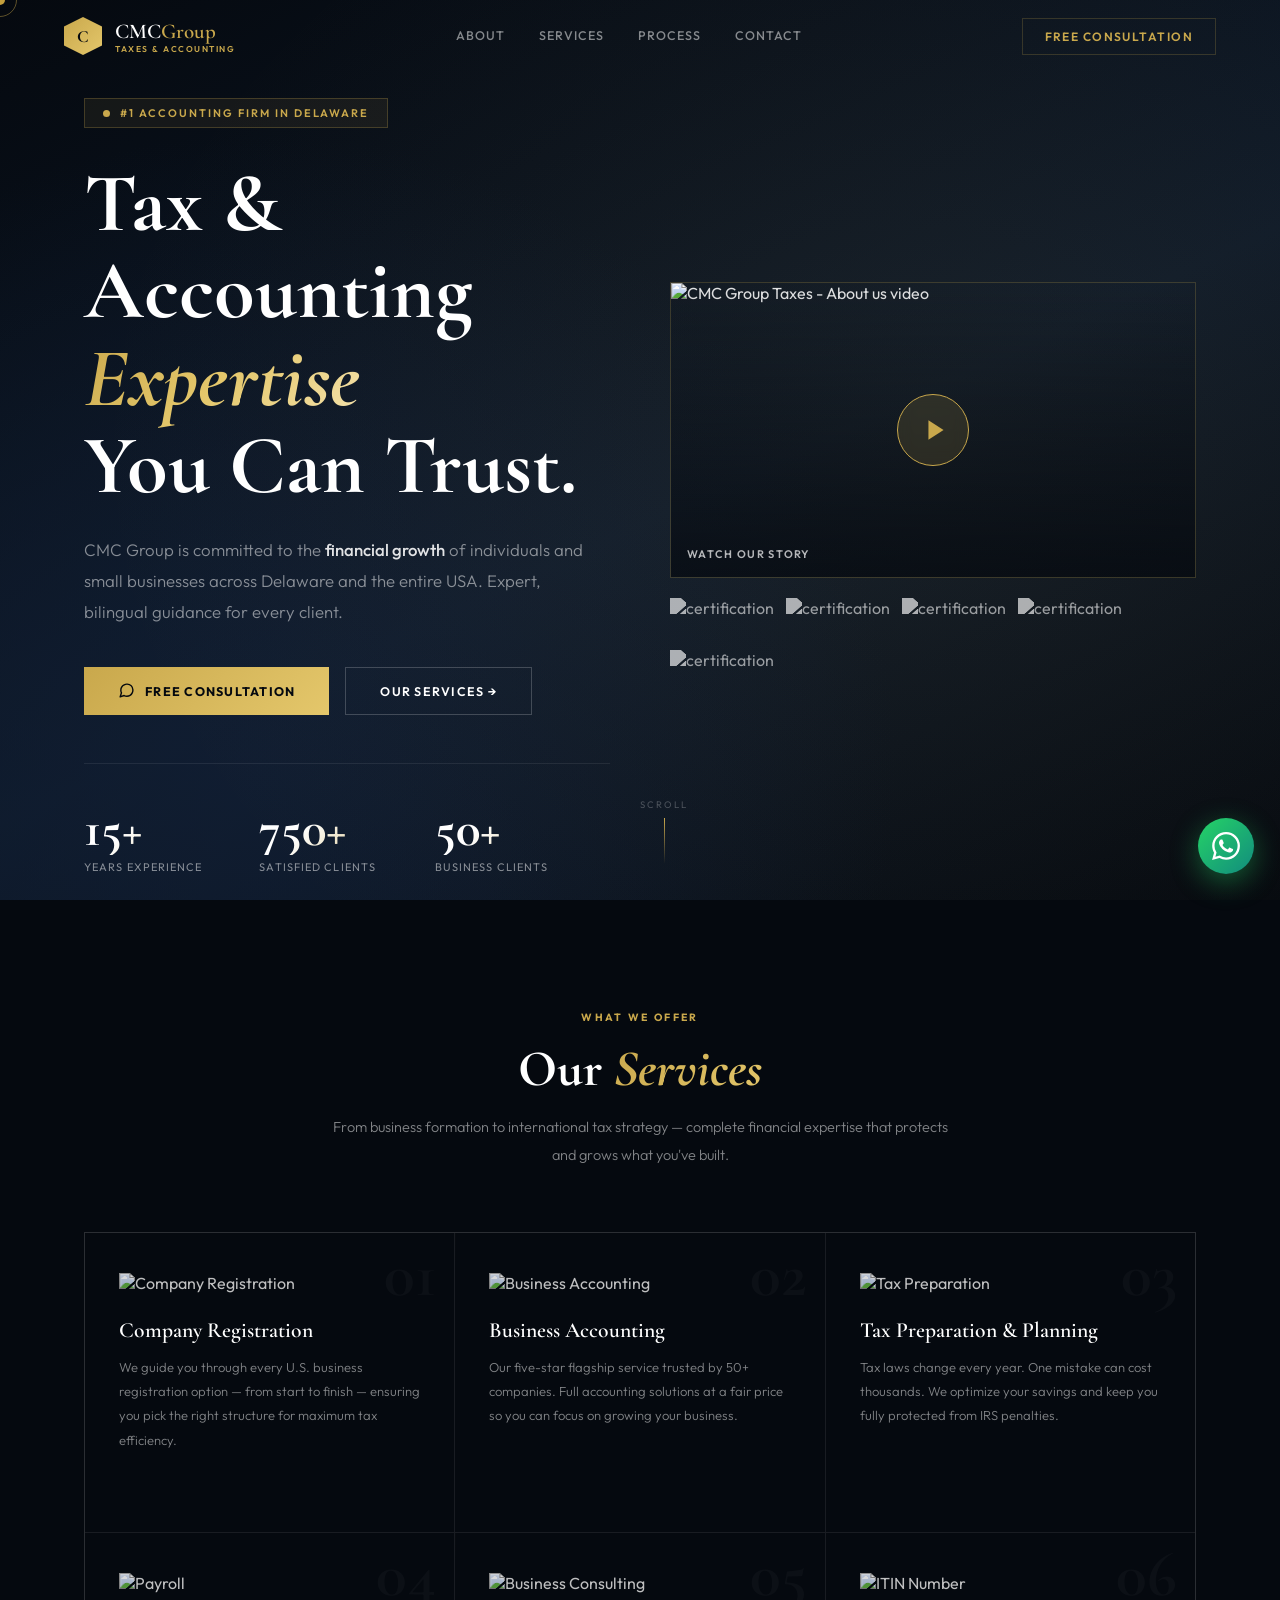
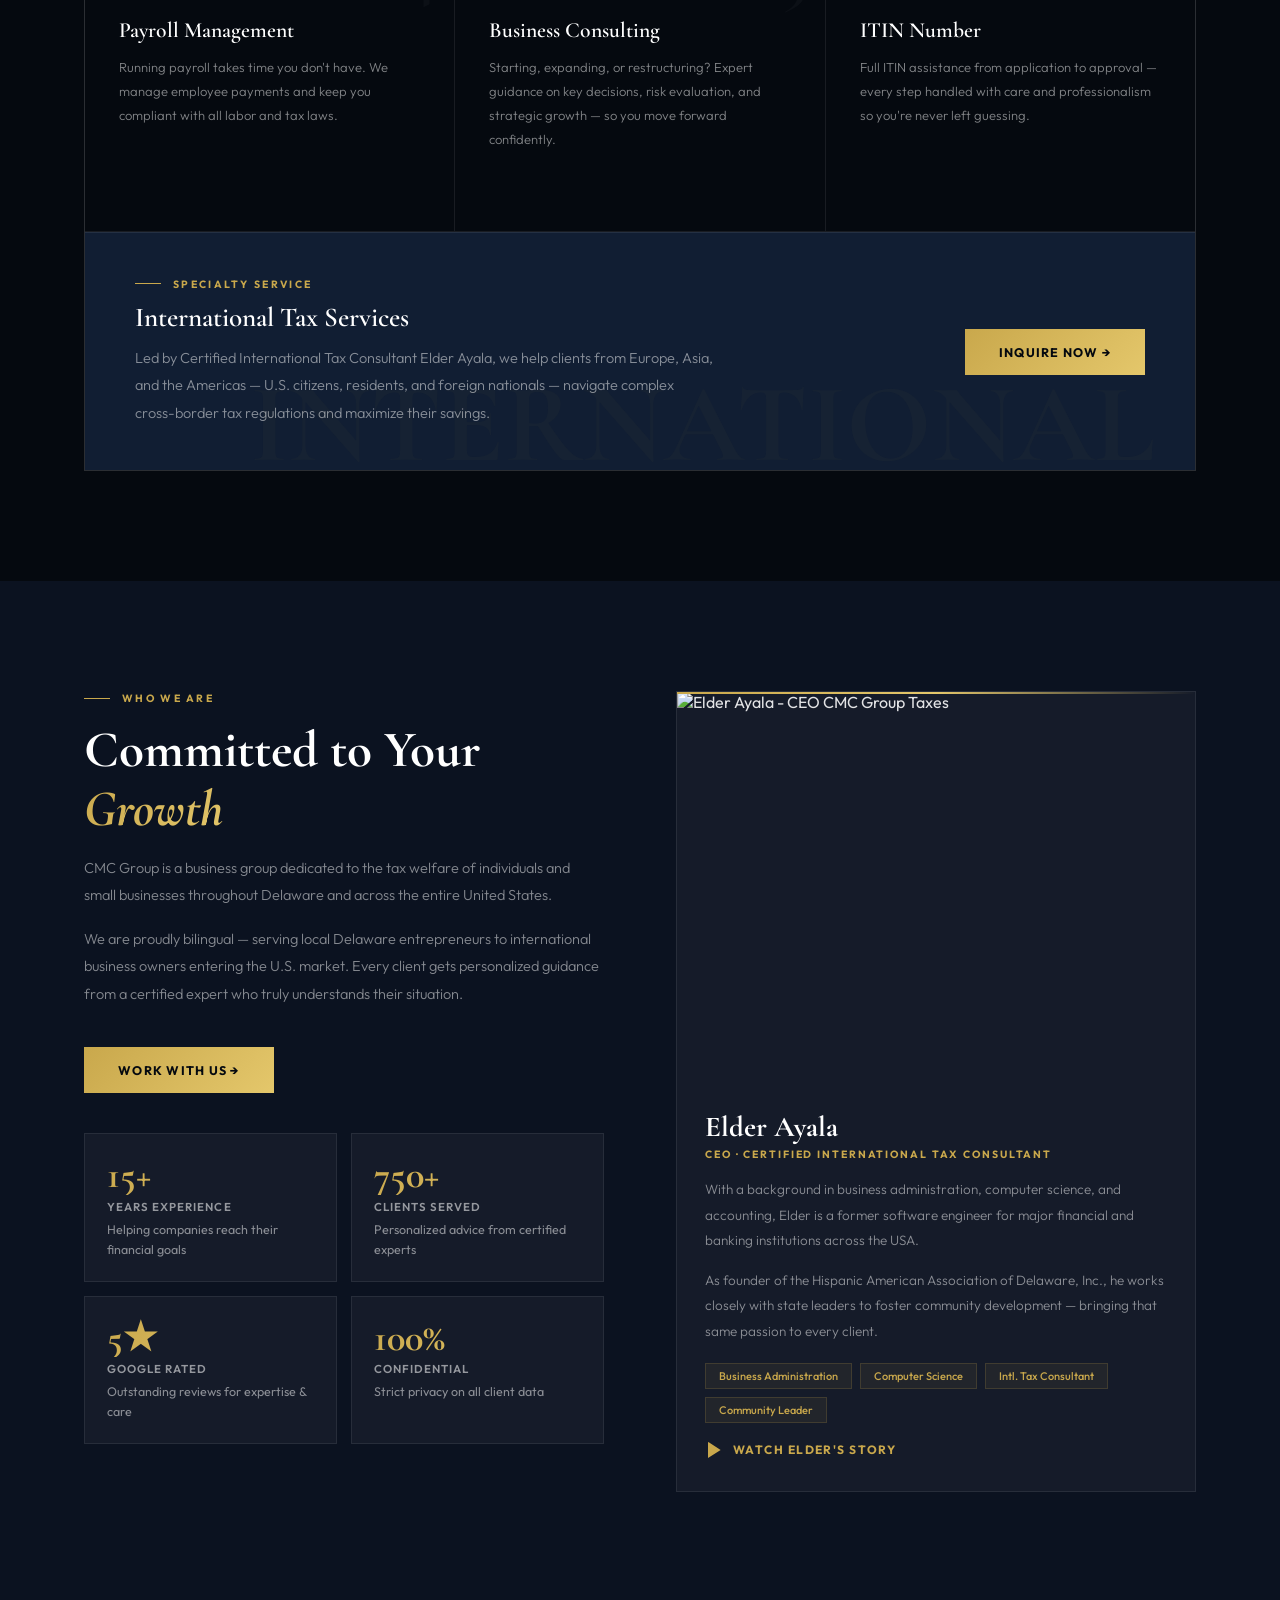
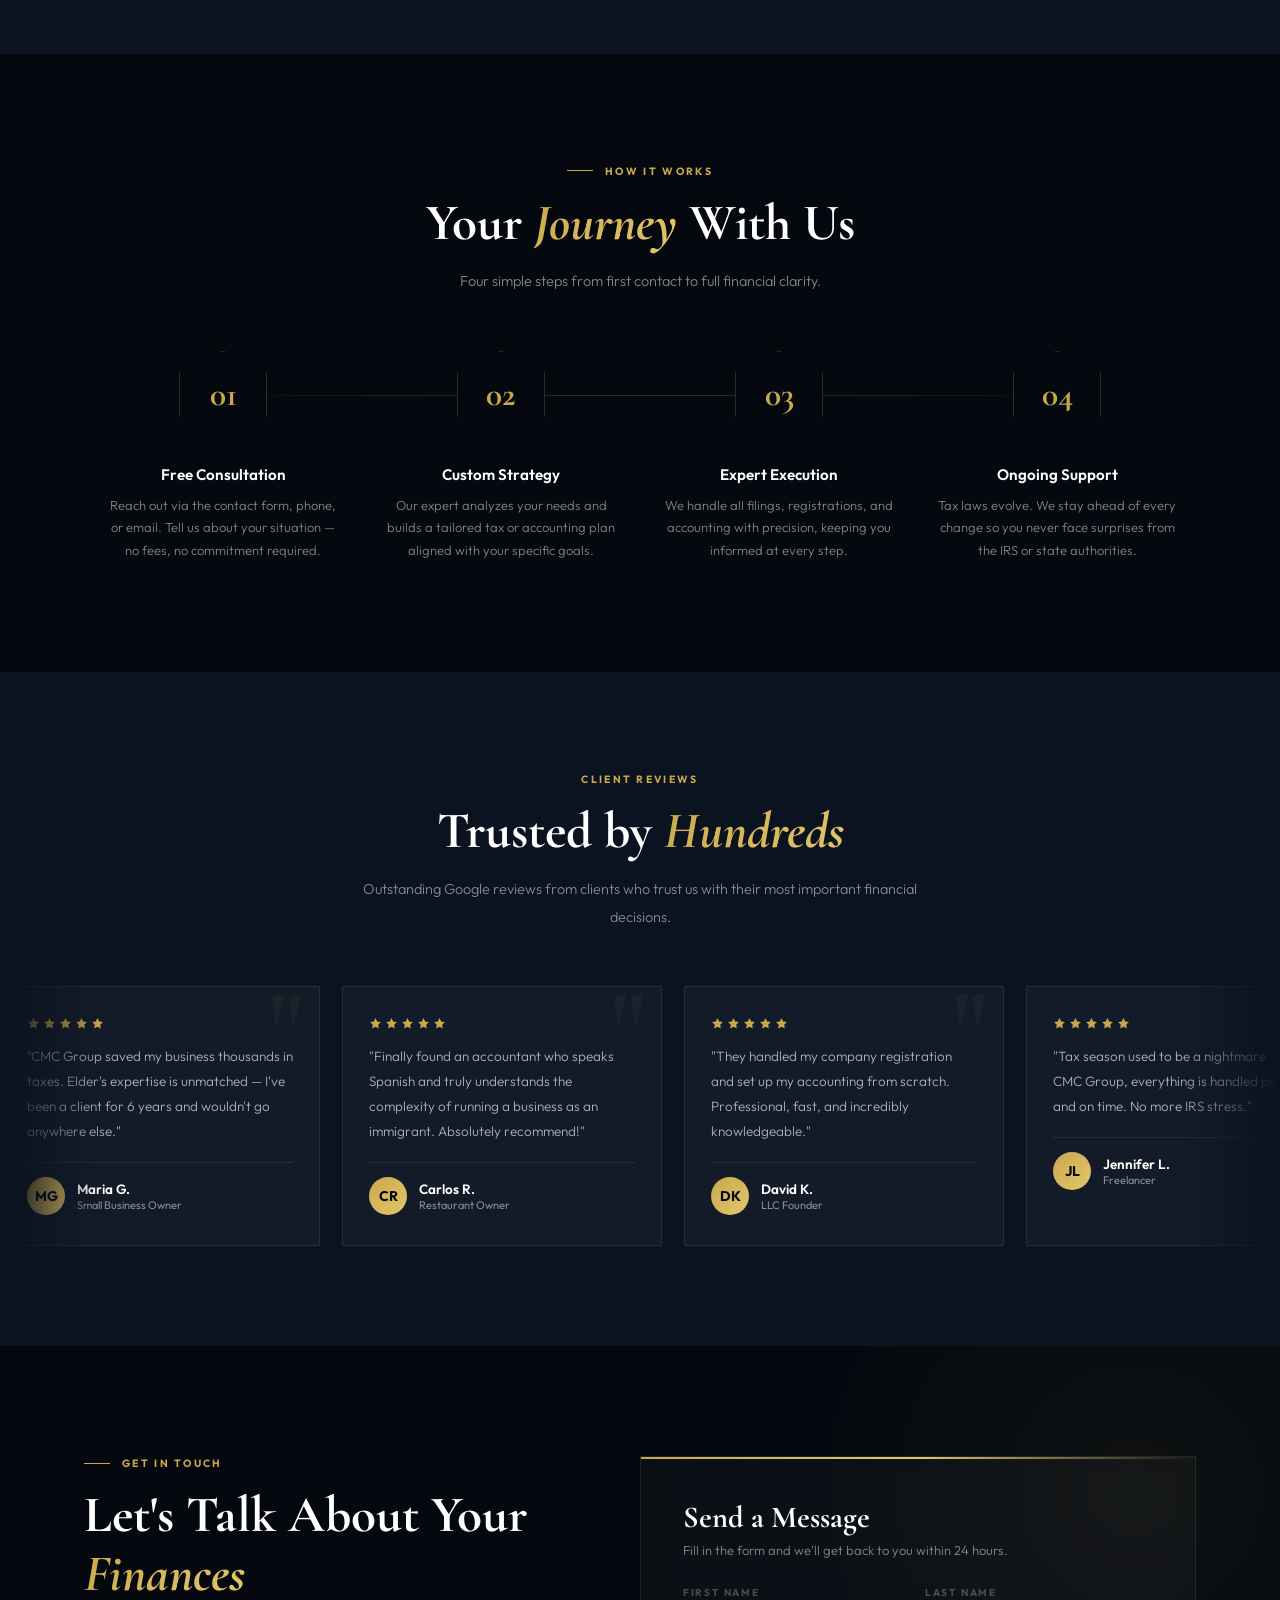
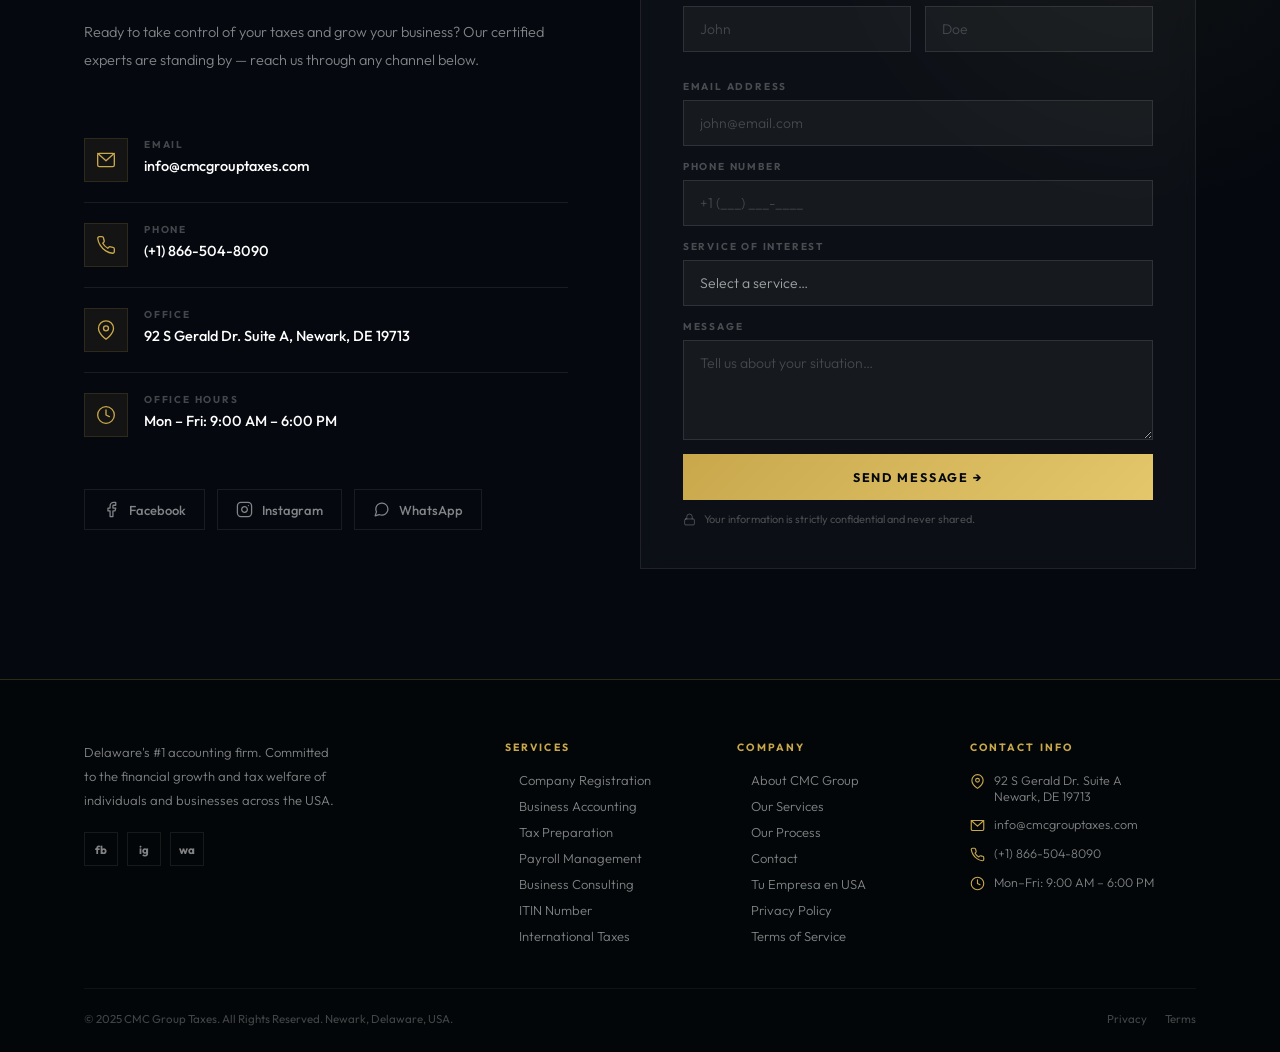
==== commit c5cc2143: "Add files via upload" ====
--- a/index.html
+++ b/index.html
@@ -3,338 +3,596 @@
 <head>
 <meta charset="UTF-8">
 <meta name="viewport" content="width=device-width, initial-scale=1.0">
-<title>NEXUS — Digital Technology Studio</title>
-<meta name="description" content="NEXUS is a cutting-edge digital studio crafting immersive web experiences, apps, and technology solutions.">
+<title>CMC Group Taxes — #1 Accounting Firm in Delaware</title>
+<meta name="description" content="CMC Group Taxes delivers expert tax and accounting services. Trust our experienced team for reliable, confidential support.">
 <link rel="preconnect" href="https://fonts.googleapis.com">
 <link rel="preconnect" href="https://fonts.gstatic.com" crossorigin>
-<link href="https://fonts.googleapis.com/css2?family=Syne:wght@400;600;700;800&family=JetBrains+Mono:wght@300;400;500&family=Outfit:wght@300;400;500;600&display=swap" rel="stylesheet">
-<link rel="stylesheet" href="style.css">
+<link href="https://fonts.googleapis.com/css2?family=Cormorant+Garamond:ital,wght@0,300;0,400;0,600;0,700;1,400&family=Outfit:wght@300;400;500;600;700&display=swap" rel="stylesheet">
+<style>
+*,*::before,*::after{box-sizing:border-box;margin:0;padding:0}
+:root{
+  --ink:#05090f;--ink2:#0b1220;--ink3:#111e33;
+  --gold:#c9a84c;--gold2:#e4c76b;--gold3:#f5e4b0;
+  --glow:rgba(201,168,76,0.35);
+  --glass:rgba(255,255,255,0.04);--glass2:rgba(255,255,255,0.07);
+  --border:rgba(201,168,76,0.22);--border2:rgba(255,255,255,0.08);
+  --txt:rgba(255,255,255,0.88);--muted:rgba(255,255,255,0.5);--dim:rgba(255,255,255,0.25);
+}
+html{scroll-behavior:smooth}
+body{font-family:'Outfit',sans-serif;background:var(--ink);color:var(--txt);overflow-x:hidden;cursor:none}
+::-webkit-scrollbar{width:4px}::-webkit-scrollbar-track{background:var(--ink)}::-webkit-scrollbar-thumb{background:var(--gold);border-radius:2px}
+
+/* PROGRESS */
+#prog{position:fixed;top:0;left:0;height:2px;background:linear-gradient(90deg,var(--gold),var(--gold2));z-index:9999;width:0;box-shadow:0 0 10px var(--glow);transition:width .1s linear}
+
+/* CURSOR */
+#cur{position:fixed;width:10px;height:10px;background:var(--gold);border-radius:50%;pointer-events:none;z-index:9998;transform:translate(-50%,-50%);mix-blend-mode:difference}
+#cur-r{position:fixed;width:34px;height:34px;border:1px solid rgba(201,168,76,.45);border-radius:50%;pointer-events:none;z-index:9997;transform:translate(-50%,-50%);transition:width .25s,height .25s,border-color .25s}
+body:has(a:hover) #cur-r,body:has(button:hover) #cur-r{width:52px;height:52px;border-color:var(--gold)}
+@media(max-width:480px){#cur,#cur-r{display:none}body{cursor:auto}}
+
+/* NAV */
+nav{position:fixed;top:0;left:0;right:0;z-index:900;padding:0 5vw;height:72px;display:flex;align-items:center;justify-content:space-between;transition:background .4s,backdrop-filter .4s}
+nav.scrolled{background:rgba(5,9,15,.9);backdrop-filter:blur(20px);border-bottom:1px solid var(--border)}
+.logo-w{display:flex;align-items:center;gap:13px;text-decoration:none}
+.logo-hex{width:38px;height:38px;background:linear-gradient(135deg,var(--gold),var(--gold2));display:flex;align-items:center;justify-content:center;font-family:'Cormorant Garamond',serif;font-weight:700;font-size:17px;color:var(--ink);clip-path:polygon(50% 0%,100% 25%,100% 75%,50% 100%,0% 75%,0% 25%)}
+.logo-t{font-family:'Cormorant Garamond',serif;font-size:21px;font-weight:600;color:#fff}
+.logo-t span{color:var(--gold)}
+.logo-s{display:block;font-size:8.5px;font-weight:600;color:var(--gold);letter-spacing:.18em;text-transform:uppercase;line-height:1;margin-top:1px}
+.nav-ll{display:flex;gap:34px;align-items:center}
+.nav-ll a{color:var(--muted);text-decoration:none;font-size:12.5px;font-weight:500;letter-spacing:.08em;text-transform:uppercase;transition:color .2s;position:relative;padding-bottom:3px}
+.nav-ll a::after{content:'';position:absolute;bottom:0;left:0;width:0;height:1px;background:var(--gold);transition:width .3s}
+.nav-ll a:hover{color:#fff}.nav-ll a:hover::after{width:100%}
+.nav-cta{background:transparent;border:1px solid var(--border);color:var(--gold);font-family:'Outfit',sans-serif;font-size:12px;font-weight:600;letter-spacing:.12em;text-transform:uppercase;padding:10px 22px;text-decoration:none;transition:all .3s;position:relative;overflow:hidden}
+.nav-cta::before{content:'';position:absolute;inset:0;background:linear-gradient(135deg,var(--gold),var(--gold2));transform:scaleX(0);transform-origin:left;transition:transform .3s;z-index:-1}
+.nav-cta:hover{color:var(--ink);border-color:var(--gold)}.nav-cta:hover::before{transform:scaleX(1)}
+.ham{display:none;flex-direction:column;gap:5px;background:none;border:none;cursor:none;padding:4px}
+.ham span{display:block;width:22px;height:1.5px;background:#fff;transition:all .3s}
+
+/* MOBILE MENU */
+.mob{display:none;position:fixed;inset:0;background:var(--ink2);z-index:950;align-items:center;justify-content:center;flex-direction:column;gap:2.5rem}
+.mob.open{display:flex}
+.mob a{font-family:'Cormorant Garamond',serif;font-size:3.2rem;font-weight:600;color:#fff;text-decoration:none;transition:color .2s}
+.mob a:hover{color:var(--gold)}
+.mob-x{position:absolute;top:22px;right:26px;background:none;border:none;color:#fff;font-size:2.2rem;cursor:none;line-height:1}
+
+/* HERO */
+#hero{position:relative;min-height:100vh;display:flex;align-items:center;overflow:hidden}
+#hero-c{position:absolute;inset:0;z-index:0}
+.hero-gr{position:absolute;inset:0;z-index:1;background:radial-gradient(ellipse 65% 75% at 72% 50%,rgba(201,168,76,.07),transparent),radial-gradient(ellipse 50% 70% at 20% 85%,rgba(17,30,51,.85),transparent),linear-gradient(155deg,#05090f 0%,#0d1929 55%,#05090f 100%)}
+.hero-in{position:relative;z-index:2;max-width:1240px;margin:0 auto;padding:0 5vw;width:100%;padding-top:72px;display:grid;grid-template-columns:1fr 1fr;gap:60px;align-items:center}
+.hero-badge{display:inline-flex;align-items:center;gap:10px;background:rgba(201,168,76,.08);border:1px solid rgba(201,168,76,.25);padding:7px 18px;margin-bottom:2rem;animation:fadeUp .9s ease both}
+.hdot{width:7px;height:7px;background:var(--gold);border-radius:50%;animation:blink 2s infinite}
+@keyframes blink{0%,100%{opacity:1;box-shadow:0 0 0 0 var(--glow)}50%{opacity:.4;box-shadow:0 0 10px 4px var(--glow)}}
+.hero-badge span{font-size:11px;font-weight:600;letter-spacing:.18em;text-transform:uppercase;color:var(--gold)}
+.hero-h{font-family:'Cormorant Garamond',serif;font-size:clamp(3.2rem,6.5vw,5.8rem);font-weight:700;line-height:1.05;color:#fff;margin-bottom:1.5rem;animation:fadeUp .9s ease .12s both}
+.hero-h em{font-style:italic;background:linear-gradient(135deg,var(--gold),var(--gold2),var(--gold3));-webkit-background-clip:text;-webkit-text-fill-color:transparent;background-clip:text}
+.hero-p{font-size:1.05rem;color:var(--muted);line-height:1.85;max-width:520px;margin-bottom:2.5rem;font-weight:300;animation:fadeUp .9s ease .24s both}
+.hero-p strong{color:var(--txt);font-weight:500}
+.hero-btns{display:flex;gap:16px;flex-wrap:wrap;animation:fadeUp .9s ease .36s both;margin-bottom:3rem}
+.hero-stats{display:grid;grid-template-columns:repeat(3,1fr);border-top:1px solid var(--border2);padding-top:2.5rem;animation:fadeUp .9s ease .48s both}
+.hst-n{font-family:'Cormorant Garamond',serif;font-size:3.2rem;font-weight:700;background:linear-gradient(135deg,#fff 30%,var(--gold));-webkit-background-clip:text;-webkit-text-fill-color:transparent;background-clip:text;line-height:1}
+.hst-l{font-size:11px;color:var(--muted);text-transform:uppercase;letter-spacing:.1em;margin-top:5px}
+/* Hero right – video panel */
+.hero-vid-panel{position:relative;animation:fadeUp .9s ease .3s both}
+.hero-vid-thumb{width:100%;aspect-ratio:16/9;position:relative;overflow:hidden;border:1px solid var(--border);cursor:none}
+.hero-vid-thumb img{width:100%;height:100%;object-fit:cover;display:block;transition:transform .6s}
+.hero-vid-thumb:hover img{transform:scale(1.04)}
+.hero-vid-thumb::before{content:'';position:absolute;inset:0;background:linear-gradient(to top,rgba(5,9,15,.7),transparent);z-index:1}
+.play-btn{position:absolute;inset:0;z-index:2;display:flex;align-items:center;justify-content:center}
+.play-circle{width:72px;height:72px;background:rgba(201,168,76,.15);border:1.5px solid var(--gold);border-radius:50%;display:flex;align-items:center;justify-content:center;transition:background .3s,transform .3s;backdrop-filter:blur(8px)}
+.play-circle svg{width:26px;height:26px;fill:var(--gold);margin-left:5px}
+.hero-vid-thumb:hover .play-circle{background:rgba(201,168,76,.3);transform:scale(1.1)}
+.vid-label{position:absolute;bottom:16px;left:16px;z-index:2;font-size:11px;font-weight:600;letter-spacing:.12em;text-transform:uppercase;color:rgba(255,255,255,.7)}
+/* cert logos strip */
+.cert-strip{margin-top:20px;display:flex;gap:12px;flex-wrap:wrap;align-items:center}
+.cert-strip img{height:40px;width:auto;opacity:.65;filter:grayscale(1) brightness(2);transition:opacity .3s,filter .3s;object-fit:contain}
+.cert-strip img:hover{opacity:1;filter:none}
+/* video modal */
+.vmodal{display:none;position:fixed;inset:0;z-index:9990;background:rgba(0,0,0,.88);align-items:center;justify-content:center;backdrop-filter:blur(6px)}
+.vmodal.open{display:flex}
+.vmodal-inner{width:min(860px,92vw);position:relative}
+.vmodal iframe{width:100%;aspect-ratio:16/9;border:none;display:block}
+.vmodal-close{position:absolute;top:-44px;right:0;background:none;border:none;color:#fff;font-size:2rem;cursor:none;line-height:1;transition:color .2s}
+.vmodal-close:hover{color:var(--gold)}
+
+@keyframes fadeUp{from{opacity:0;transform:translateY(28px)}to{opacity:1;transform:translateY(0)}}
+
+/* ── SHARED ── */
+.sw{max-width:1240px;margin:0 auto;padding:0 5vw}
+.lbl{font-size:10.5px;font-weight:700;letter-spacing:.22em;text-transform:uppercase;color:var(--gold);display:flex;align-items:center;gap:12px;margin-bottom:1rem}
+.lbl::before{content:'';width:26px;height:1px;background:var(--gold)}
+.stitle{font-family:'Cormorant Garamond',serif;font-size:clamp(2rem,4vw,3.2rem);font-weight:700;color:#fff;line-height:1.15;margin-bottom:.9rem}
+.stitle em{font-style:italic;background:linear-gradient(135deg,var(--gold),var(--gold2));-webkit-background-clip:text;-webkit-text-fill-color:transparent;background-clip:text}
+.sbody{font-size:14.5px;color:var(--muted);line-height:1.9;font-weight:300}
+.btn-g{display:inline-flex;align-items:center;gap:10px;background:linear-gradient(135deg,var(--gold),var(--gold2));color:var(--ink);font-size:12.5px;font-weight:700;letter-spacing:.1em;text-transform:uppercase;text-decoration:none;padding:15px 34px;border:none;cursor:none;position:relative;overflow:hidden;transition:transform .3s,box-shadow .3s}
+.btn-g:hover{transform:translateY(-3px);box-shadow:0 14px 38px rgba(201,168,76,.32)}
+.btn-o{display:inline-flex;align-items:center;gap:10px;background:transparent;border:1px solid rgba(255,255,255,.2);color:#fff;font-size:12.5px;font-weight:600;letter-spacing:.1em;text-transform:uppercase;text-decoration:none;padding:15px 34px;cursor:none;transition:all .3s}
+.btn-o:hover{border-color:var(--gold);color:var(--gold);background:rgba(201,168,76,.05)}
+.rv{opacity:0;transform:translateY(32px);transition:opacity .75s ease,transform .75s ease}
+.rv.in{opacity:1;transform:translateY(0)}
+.rv1{transition-delay:.1s}.rv2{transition-delay:.2s}.rv3{transition-delay:.3s}.rv4{transition-delay:.4s}
+
+/* ── SERVICES ── */
+#services{padding:110px 0;background:var(--ink)}
+.svc-hd{text-align:center;max-width:620px;margin:0 auto 64px}
+.svc-hd .lbl{justify-content:center}.svc-hd .lbl::before{display:none}
+.svc-grid{display:grid;grid-template-columns:repeat(3,1fr);gap:1px;background:var(--border2);border:1px solid var(--border2)}
+.sc{background:var(--ink);padding:40px 34px;position:relative;overflow:hidden;transition:background .4s}
+.sc:hover{background:var(--ink3)}
+.sc-shine{position:absolute;inset:0;background:linear-gradient(135deg,transparent 40%,rgba(201,168,76,.05) 50%,transparent 60%);transform:translateX(-100%);transition:transform .7s}
+.sc:hover .sc-shine{transform:translateX(100%)}
+.sc-bar{position:absolute;bottom:0;left:0;height:2px;width:0;background:linear-gradient(90deg,var(--gold),var(--gold2));transition:width .5s}
+.sc:hover .sc-bar{width:100%}
+.sc-n{font-family:'Cormorant Garamond',serif;font-size:4rem;font-weight:700;color:rgba(255,255,255,.03);position:absolute;top:10px;right:18px;line-height:1;transition:color .4s}
+.sc:hover .sc-n{color:rgba(201,168,76,.06)}
+/* service image */
+.sc-img{width:100%;height:140px;object-fit:cover;margin-bottom:24px;filter:brightness(.85) saturate(.9);transition:filter .4s}
+.sc:hover .sc-img{filter:brightness(1) saturate(1)}
+.sc-icon{width:50px;height:50px;background:rgba(201,168,76,.07);border:1px solid rgba(201,168,76,.15);display:flex;align-items:center;justify-content:center;margin-bottom:22px;transition:all .3s}
+.sc:hover .sc-icon{background:rgba(201,168,76,.15);border-color:var(--gold)}
+.sc-icon svg{width:22px;height:22px;stroke:var(--gold);fill:none;stroke-width:1.6;stroke-linecap:round;stroke-linejoin:round}
+.sc-name{font-family:'Cormorant Garamond',serif;font-size:1.35rem;font-weight:600;color:#fff;margin-bottom:12px}
+.sc-desc{font-size:13px;color:var(--muted);line-height:1.85;margin-bottom:20px;font-weight:300}
+.sc-cta{font-size:11px;font-weight:700;letter-spacing:.15em;text-transform:uppercase;color:var(--gold);text-decoration:none;display:inline-flex;align-items:center;gap:7px;opacity:0;transform:translateY(8px);transition:all .35s}
+.sc:hover .sc-cta{opacity:1;transform:translateY(0)}
+/* wide intl row */
+.sc-wide{grid-column:span 3;display:flex;align-items:center;justify-content:space-between;padding:44px 50px;gap:32px;flex-wrap:wrap;background:var(--ink3);border-top:1px solid var(--border2);position:relative;overflow:hidden}
+.sc-wide::after{content:'INTERNATIONAL';position:absolute;right:40px;bottom:-22px;font-family:'Cormorant Garamond',serif;font-size:7rem;font-weight:700;color:rgba(201,168,76,.03);white-space:nowrap;pointer-events:none}
+
+/* ── ABOUT ── */
+#about{padding:110px 0;background:var(--ink2)}
+.about-g{display:grid;grid-template-columns:1fr 1fr;gap:72px;align-items:start}
+.about-pillars{display:grid;grid-template-columns:1fr 1fr;gap:14px;margin-top:2.5rem}
+.ap{background:var(--glass);border:1px solid var(--border2);padding:22px;transition:border-color .3s}
+.ap:hover{border-color:var(--border)}
+.ap-n{font-family:'Cormorant Garamond',serif;font-size:2.4rem;font-weight:700;background:linear-gradient(135deg,var(--gold),var(--gold2));-webkit-background-clip:text;-webkit-text-fill-color:transparent;background-clip:text;line-height:1;margin-bottom:4px}
+.ap-l{font-size:11.5px;font-weight:600;text-transform:uppercase;letter-spacing:.09em;color:rgba(255,255,255,.55)}
+.ap-s{font-size:12.5px;color:var(--muted);line-height:1.6;margin-top:5px}
+/* ceo card */
+.ceo-card{background:var(--glass);border:1px solid var(--border2);position:relative;overflow:hidden}
+.ceo-card::before{content:'';position:absolute;top:0;left:0;right:0;height:2px;background:linear-gradient(90deg,var(--gold),var(--gold2),transparent)}
+.ceo-img{width:100%;aspect-ratio:4/3;object-fit:cover;object-position:top center;display:block;transition:transform .5s}
+.ceo-card:hover .ceo-img{transform:scale(1.03)}
+.ceo-body{padding:28px}
+.ceo-name{font-family:'Cormorant Garamond',serif;font-size:1.8rem;font-weight:700;color:#fff;margin-bottom:3px}
+.ceo-role{font-size:10.5px;font-weight:700;letter-spacing:.18em;text-transform:uppercase;color:var(--gold);margin-bottom:16px}
+.ceo-bio{font-size:13.5px;color:var(--muted);line-height:1.9;font-weight:300;margin-bottom:14px}
+.ceo-tags{display:flex;flex-wrap:wrap;gap:8px}
+.ctag{font-size:11px;padding:5px 13px;background:rgba(201,168,76,.07);border:1px solid rgba(201,168,76,.18);color:var(--gold);font-weight:500}
+/* video btn in ceo section */
+.ceo-vid-btn{display:inline-flex;align-items:center;gap:10px;font-size:12px;font-weight:700;letter-spacing:.12em;text-transform:uppercase;color:var(--gold);text-decoration:none;margin-top:18px;transition:gap .3s}
+.ceo-vid-btn:hover{gap:16px}
+.ceo-vid-btn svg{width:18px;height:18px;stroke:var(--gold);fill:none;stroke-width:2}
+
+/* ── PROCESS ── */
+#process{padding:110px 0;background:var(--ink)}
+.proc-g{display:grid;grid-template-columns:repeat(4,1fr);gap:0;margin-top:56px;position:relative}
+.proc-g::before{content:'';position:absolute;top:44px;left:10%;right:10%;height:1px;background:linear-gradient(90deg,transparent,var(--border),var(--border),transparent);z-index:0}
+.ps{padding:0 20px;text-align:center;position:relative;z-index:1}
+.ps-num{width:88px;height:88px;margin:0 auto 26px;background:var(--ink);border:1px solid var(--border);display:flex;align-items:center;justify-content:center;font-family:'Cormorant Garamond',serif;font-size:2.1rem;font-weight:700;color:var(--gold);clip-path:polygon(50% 0%,100% 25%,100% 75%,50% 100%,0% 75%,0% 25%);transition:all .4s}
+.ps:hover .ps-num{background:rgba(201,168,76,.1);border-color:var(--gold);box-shadow:0 0 28px var(--glow)}
+.ps-t{font-size:.95rem;font-weight:600;color:#fff;margin-bottom:10px}
+.ps-d{font-size:13px;color:var(--muted);line-height:1.75;font-weight:300}
+
+/* ── TESTIMONIALS ── */
+#testi{padding:100px 0;background:var(--ink2);overflow:hidden}
+.t-hd{text-align:center;max-width:580px;margin:0 auto 56px}
+.t-hd .lbl{justify-content:center}.t-hd .lbl::before{display:none}
+.t-track-w{overflow:hidden;-webkit-mask-image:linear-gradient(90deg,transparent,black 8%,black 92%,transparent)}
+.t-track{display:flex;gap:22px;animation:scroll 32s linear infinite;width:max-content}
+.t-track:hover{animation-play-state:paused}
+@keyframes scroll{from{transform:translateX(0)}to{transform:translateX(-50%)}}
+.tc{background:var(--glass);border:1px solid var(--border2);padding:30px 26px;width:320px;flex-shrink:0;position:relative;overflow:hidden;transition:border-color .3s}
+.tc:hover{border-color:rgba(201,168,76,.3)}
+.tc::before{content:'"';position:absolute;top:-12px;right:16px;font-family:'Cormorant Garamond',serif;font-size:7rem;font-weight:700;color:rgba(201,168,76,.05);line-height:1}
+.tc-stars{display:flex;gap:3px;margin-bottom:14px}
+.tc-stars svg{width:13px;height:13px;fill:var(--gold)}
+.tc-text{font-size:13.5px;color:rgba(255,255,255,.65);line-height:1.85;font-weight:300;margin-bottom:18px}
+.tc-auth{display:flex;align-items:center;gap:12px;border-top:1px solid var(--border2);padding-top:14px}
+.tc-av{width:38px;height:38px;border-radius:50%;background:linear-gradient(135deg,var(--gold),var(--gold2));display:flex;align-items:center;justify-content:center;font-size:14px;font-weight:700;color:var(--ink);flex-shrink:0}
+.tc-name{font-size:13.5px;font-weight:600;color:#fff}
+.tc-role{font-size:11px;color:var(--muted)}
+
+/* ── CONTACT ── */
+#contact{padding:110px 0;background:var(--ink);position:relative;overflow:hidden}
+#contact::before{content:'';position:absolute;width:650px;height:650px;border-radius:50%;background:radial-gradient(circle,rgba(201,168,76,.05),transparent 70%);right:-180px;top:-180px;pointer-events:none}
+.contact-g{display:grid;grid-template-columns:1fr 1.15fr;gap:72px;align-items:start}
+.ci{display:flex;align-items:flex-start;gap:16px;padding:20px 0;border-bottom:1px solid var(--border2);transition:padding-left .3s}
+.ci:hover{padding-left:6px}
+.ci:last-of-type{border-bottom:none}
+.ci-ico{width:44px;height:44px;flex-shrink:0;background:rgba(201,168,76,.07);border:1px solid rgba(201,168,76,.15);display:flex;align-items:center;justify-content:center;transition:all .3s}
+.ci:hover .ci-ico{background:rgba(201,168,76,.15);border-color:var(--gold)}
+.ci-ico svg{width:20px;height:20px;stroke:var(--gold);fill:none;stroke-width:1.6;stroke-linecap:round;stroke-linejoin:round}
+.ci-l{font-size:10px;font-weight:700;letter-spacing:.18em;text-transform:uppercase;color:var(--dim);margin-bottom:4px}
+.ci-v{font-size:14.5px;color:#fff;font-weight:500;text-decoration:none;transition:color .2s}
+.ci-v:hover{color:var(--gold)}
+.soc-row{display:flex;gap:12px;margin-top:2rem;flex-wrap:wrap}
+.sbtn{display:flex;align-items:center;gap:9px;border:1px solid var(--border2);padding:11px 18px;text-decoration:none;color:var(--muted);font-size:13px;font-weight:500;transition:all .3s}
+.sbtn:hover{border-color:var(--gold);color:var(--gold);background:rgba(201,168,76,.06)}
+.sbtn svg{width:17px;height:17px;stroke:currentColor;fill:none;stroke-width:1.8;stroke-linecap:round;stroke-linejoin:round}
+/* form */
+.cf{background:rgba(255,255,255,.03);border:1px solid var(--border2);padding:42px;position:relative;overflow:hidden;backdrop-filter:blur(10px)}
+.cf::before{content:'';position:absolute;top:0;left:0;right:0;height:2px;background:linear-gradient(90deg,var(--gold),var(--gold2),transparent)}
+.cf-t{font-family:'Cormorant Garamond',serif;font-size:1.9rem;font-weight:700;color:#fff;margin-bottom:6px}
+.cf-s{font-size:13px;color:var(--muted);margin-bottom:28px;font-weight:300}
+.f2{display:grid;grid-template-columns:1fr 1fr;gap:14px;margin-bottom:14px}
+.fg{display:flex;flex-direction:column;gap:7px;margin-bottom:14px}
+.fg label{font-size:10px;font-weight:700;letter-spacing:.18em;text-transform:uppercase;color:var(--dim);transition:color .2s}
+.fg:focus-within label{color:var(--gold)}
+.fg input,.fg select,.fg textarea{background:rgba(255,255,255,.04);border:1px solid rgba(255,255,255,.1);color:#fff;font-family:'Outfit',sans-serif;font-size:14px;font-weight:300;padding:13px 16px;outline:none;width:100%;-webkit-appearance:none;border-radius:0;transition:border-color .25s,background .25s}
+.fg input:focus,.fg select:focus,.fg textarea:focus{border-color:var(--gold);background:rgba(201,168,76,.04)}
+.fg input::placeholder,.fg textarea::placeholder{color:rgba(255,255,255,.2)}
+.fg select{color:rgba(255,255,255,.6);cursor:none}
+.fg select option{background:var(--ink2)}
+.fg textarea{resize:vertical;min-height:100px}
+.fsub{width:100%;padding:15px;background:linear-gradient(135deg,var(--gold),var(--gold2));border:none;color:var(--ink);font-family:'Outfit',sans-serif;font-size:12.5px;font-weight:700;letter-spacing:.15em;text-transform:uppercase;cursor:none;transition:all .3s}
+.fsub:hover{transform:translateY(-2px);box-shadow:0 10px 32px rgba(201,168,76,.3)}
+.fsub.ok{background:linear-gradient(135deg,#1d9b5c,#27ae73);pointer-events:none}
+.fn{display:flex;align-items:center;gap:8px;margin-top:12px;font-size:11px;color:var(--dim)}
+.fn svg{width:13px;height:13px;stroke:var(--dim);fill:none;stroke-width:1.8;stroke-linecap:round;stroke-linejoin:round;flex-shrink:0}
+
+/* ── FOOTER ── */
+footer{background:#030608;padding:60px 0 26px;border-top:1px solid var(--border)}
+.foot-g{display:grid;grid-template-columns:2fr 1fr 1fr 1.2fr;gap:44px;margin-bottom:44px}
+.foot-logo{font-family:'Cormorant Garamond',serif;font-size:22px;font-weight:600;color:#fff;text-decoration:none;display:block;margin-bottom:12px}
+.foot-logo span{color:var(--gold)}
+.foot-img-logo{height:48px;width:auto;opacity:.8;filter:brightness(2);margin-bottom:16px;display:block}
+.foot-d{font-size:13px;color:var(--muted);line-height:1.85;max-width:250px;font-weight:300;margin-bottom:20px}
+.foot-socs{display:flex;gap:9px}
+.fsoc{width:34px;height:34px;border:1px solid var(--border2);display:flex;align-items:center;justify-content:center;color:var(--muted);text-decoration:none;font-size:11.5px;font-weight:700;transition:all .25s}
+.fsoc:hover{border-color:var(--gold);color:var(--gold);background:rgba(201,168,76,.07)}
+.foot-h{font-size:10.5px;font-weight:700;letter-spacing:.2em;text-transform:uppercase;color:var(--gold);margin-bottom:18px}
+.foot-ul{list-style:none;display:flex;flex-direction:column;gap:10px}
+.foot-ul a{font-size:13px;color:var(--muted);text-decoration:none;display:flex;align-items:center;gap:7px;transition:color .2s;font-weight:300}
+.foot-ul a::before{content:'–';color:var(--gold);opacity:0;transition:opacity .2s}
+.foot-ul a:hover{color:#fff}.foot-ul a:hover::before{opacity:1}
+.foot-ci{display:flex;align-items:flex-start;gap:9px;font-size:12.5px;color:var(--muted);margin-bottom:12px;font-weight:300}
+.foot-ci a{color:var(--muted);text-decoration:none;transition:color .2s}
+.foot-ci a:hover{color:var(--gold)}
+.foot-ci svg{width:15px;height:15px;stroke:var(--gold);fill:none;stroke-width:1.8;stroke-linecap:round;stroke-linejoin:round;flex-shrink:0;margin-top:2px}
+.foot-bar{border-top:1px solid rgba(255,255,255,.05);padding-top:22px;display:flex;justify-content:space-between;align-items:center;flex-wrap:wrap;gap:10px}
+.foot-bar p,.foot-bar a{font-size:11.5px;color:var(--dim);text-decoration:none;transition:color .2s}
+.foot-bar a:hover{color:var(--gold)}
+.fbar-ll{display:flex;gap:18px}
+
+/* WA FLOAT */
+.wa{position:fixed;bottom:26px;right:26px;z-index:800;width:56px;height:56px;border-radius:50%;background:linear-gradient(135deg,#25D366,#128C7E);display:flex;align-items:center;justify-content:center;text-decoration:none;box-shadow:0 8px 28px rgba(37,211,102,.4);transition:transform .3s,box-shadow .3s;animation:fadeUp 1s ease 1.4s both}
+.wa:hover{transform:scale(1.1) rotate(-8deg);box-shadow:0 12px 38px rgba(37,211,102,.5)}
+.wa svg{width:28px;height:28px;fill:#fff}
+
+/* ── RESPONSIVE ── */
+@media(max-width:1080px){
+  .svc-grid{grid-template-columns:repeat(2,1fr)}
+  .sc-wide{grid-column:span 2}
+  .proc-g{grid-template-columns:repeat(2,1fr);gap:36px}
+  .proc-g::before{display:none}
+  .about-g,.contact-g{gap:48px}
+  .foot-g{grid-template-columns:1fr 1fr;gap:34px}
+  .hero-in{grid-template-columns:1fr;gap:48px}
+  .hero-vid-panel{display:none}
+}
+@media(max-width:768px){
+  .nav-ll,.nav-cta{display:none}.ham{display:flex}
+  .svc-grid{grid-template-columns:1fr}
+  .sc-wide{grid-column:span 1}
+  .about-g,.contact-g{grid-template-columns:1fr}
+  .f2{grid-template-columns:1fr}
+  .hero-in{padding-top:100px}
+  .hero-stats{grid-template-columns:1fr 1fr}
+}
+@media(max-width:480px){
+  .hero-btns{flex-direction:column}
+  .btn-g,.btn-o{justify-content:center}
+  .hero-stats{grid-template-columns:1fr;gap:16px}
+  .proc-g{grid-template-columns:1fr}
+  .foot-g{grid-template-columns:1fr}
+  .soc-row{flex-wrap:wrap}
+}
+</style>
 </head>
 <body>
 
-<!-- LOADER -->
-<div id="loader">
-  <div class="loader-inner">
-    <div class="loader-logo">NX</div>
-    <div class="loader-bar"><div class="loader-fill"></div></div>
-    <div class="loader-text">Initializing<span class="dots"></span></div>
+<div id="prog"></div>
+<div id="cur"></div>
+<div id="cur-r"></div>
+
+<!-- VIDEO MODAL -->
+<div class="vmodal" id="vmodal">
+  <div class="vmodal-inner">
+    <button class="vmodal-close" id="vclose">×</button>
+    <iframe id="vframe" src="" allow="autoplay;encrypted-media" allowfullscreen></iframe>
   </div>
 </div>
-
-<!-- CURSOR -->
-<div id="cursor"></div>
-<div id="cursor-ring"></div>
 
 <!-- NAV -->
 <nav id="nav">
-  <a href="#" class="nav-logo">NEXUS<span>.</span></a>
-  <ul class="nav-links">
-    <li><a href="#work" class="nav-link">Work</a></li>
-    <li><a href="#services" class="nav-link">Services</a></li>
-    <li><a href="#about" class="nav-link">About</a></li>
-    <li><a href="#contact" class="nav-link">Contact</a></li>
-  </ul>
-  <a href="#contact" class="nav-cta magnetic">Let's Build</a>
-  <button class="hamburger" id="hamburger" aria-label="menu">
-    <span></span><span></span>
-  </button>
+  <a href="#hero" class="logo-w">
+    <div class="logo-hex">C</div>
+    <div>
+      <div class="logo-t">CMC<span>Group</span></div>
+      <span class="logo-s">Taxes & Accounting</span>
+    </div>
+  </a>
+  <div class="nav-ll">
+    <a href="#about">About</a>
+    <a href="#services">Services</a>
+    <a href="#process">Process</a>
+    <a href="#contact">Contact</a>
+  </div>
+  <a href="#contact" class="nav-cta">Free Consultation</a>
+  <button class="ham" id="ham"><span></span><span></span><span></span></button>
 </nav>
 
 <!-- MOBILE MENU -->
-<div class="mobile-overlay" id="mobileOverlay">
-  <div class="mobile-links">
-    <a href="#work" class="mobile-link" data-num="01">Work</a>
-    <a href="#services" class="mobile-link" data-num="02">Services</a>
-    <a href="#about" class="mobile-link" data-num="03">About</a>
-    <a href="#contact" class="mobile-link" data-num="04">Contact</a>
-  </div>
+<div class="mob" id="mob">
+  <button class="mob-x" id="mobx">×</button>
+  <a href="#about" class="ml">About</a>
+  <a href="#services" class="ml">Services</a>
+  <a href="#process" class="ml">Process</a>
+  <a href="#contact" class="ml">Contact</a>
+  <a href="#contact" class="btn-g" style="font-size:13px">Free Consultation</a>
 </div>
 
 <!-- HERO -->
 <section id="hero">
-  <canvas id="starfield"></canvas>
-  <div class="hero-content">
-    <div class="hero-eyebrow">
-      <span class="eyebrow-dot"></span>
-      <span class="mono">Digital Studio — Est. 2019</span>
-    </div>
-    <h1 class="hero-title">
-      <span class="line" data-text="We Build">We Build</span>
-      <span class="line glitch" data-text="The Future">The Future</span>
-      <span class="line">of the Web</span>
-    </h1>
-    <p class="hero-sub">Crafting immersive digital experiences that push the limits of what's possible — from concept to launch.</p>
-    <div class="hero-actions">
-      <a href="#work" class="btn-primary magnetic">
-        <span>Explore Work</span>
-        <svg width="16" height="16" viewBox="0 0 16 16" fill="none"><path d="M3 8h10M9 4l4 4-4 4" stroke="currentColor" stroke-width="1.5" stroke-linecap="round" stroke-linejoin="round"/></svg>
-      </a>
-      <a href="#contact" class="btn-ghost magnetic">Start a Project</a>
-    </div>
-    <div class="hero-metrics">
-      <div class="metric"><span class="metric-num" data-target="150">0</span><span class="metric-plus">+</span><div class="metric-label">Projects Shipped</div></div>
-      <div class="metric-div"></div>
-      <div class="metric"><span class="metric-num" data-target="40">0</span><span class="metric-plus">+</span><div class="metric-label">Global Clients</div></div>
-      <div class="metric-div"></div>
-      <div class="metric"><span class="metric-num" data-target="6">0</span><span class="metric-plus"></span><div class="metric-label">Years Building</div></div>
-    </div>
-  </div>
-  <div class="scroll-indicator">
-    <div class="scroll-line"></div>
-    <span class="mono scroll-text">Scroll</span>
-  </div>
-</section>
-
-<!-- MARQUEE -->
-<div class="marquee-wrap" aria-hidden="true">
-  <div class="marquee-track">
-    <div class="marquee-content">
-      <span>Web Design</span><span class="mx">✦</span>
-      <span>Motion</span><span class="mx">✦</span>
-      <span>React &amp; Next.js</span><span class="mx">✦</span>
-      <span>Three.js</span><span class="mx">✦</span>
-      <span>GSAP</span><span class="mx">✦</span>
-      <span>TypeScript</span><span class="mx">✦</span>
-      <span>UI/UX</span><span class="mx">✦</span>
-      <span>Webflow</span><span class="mx">✦</span>
-      <span>API Integration</span><span class="mx">✦</span>
-      <span>AI/ML</span><span class="mx">✦</span>
-    </div>
-    <div class="marquee-content" aria-hidden="true">
-      <span>Web Design</span><span class="mx">✦</span>
-      <span>Motion</span><span class="mx">✦</span>
-      <span>React &amp; Next.js</span><span class="mx">✦</span>
-      <span>Three.js</span><span class="mx">✦</span>
-      <span>GSAP</span><span class="mx">✦</span>
-      <span>TypeScript</span><span class="mx">✦</span>
-      <span>UI/UX</span><span class="mx">✦</span>
-      <span>Webflow</span><span class="mx">✦</span>
-      <span>API Integration</span><span class="mx">✦</span>
-      <span>AI/ML</span><span class="mx">✦</span>
-    </div>
-  </div>
-</div>
-
-<!-- WORK -->
-<section id="work" class="section">
-  <div class="container">
-    <div class="section-header reveal-up">
-      <div class="mono label-mono">Selected Work</div>
-      <h2 class="section-title">Projects that <br><em>Define Eras</em></h2>
-    </div>
-    <div class="projects-grid">
-      <article class="project-card reveal-up" data-delay="0">
-        <div class="project-img">
-          <div class="project-canvas" data-color="#00F5FF"></div>
-          <div class="project-overlay">
-            <a href="#" class="project-link magnetic">View Project ↗</a>
+  <canvas id="hero-c"></canvas>
+  <div class="hero-gr"></div>
+  <div class="hero-in">
+    <!-- LEFT -->
+    <div>
+      <div class="hero-badge"><div class="hdot"></div><span>#1 Accounting Firm in Delaware</span></div>
+      <h1 class="hero-h">
+        Tax &amp; Accounting<br><em>Expertise</em><br>You Can Trust.
+      </h1>
+      <p class="hero-p">CMC Group is committed to the <strong>financial growth</strong> of individuals and small businesses across Delaware and the entire USA. Expert, bilingual guidance for every client.</p>
+      <div class="hero-btns">
+        <a href="#contact" class="btn-g">
+          <svg width="17" height="17" viewBox="0 0 24 24" fill="none" stroke="currentColor" stroke-width="2" stroke-linecap="round" stroke-linejoin="round"><path d="M21 11.5a8.38 8.38 0 0 1-.9 3.8 8.5 8.5 0 0 1-7.6 4.7 8.38 8.38 0 0 1-3.8-.9L3 21l1.9-5.7a8.38 8.38 0 0 1-.9-3.8 8.5 8.5 0 0 1 4.7-7.6 8.38 8.38 0 0 1 3.8-.9h.5a8.48 8.48 0 0 1 8 8v.5z"/></svg>
+          Free Consultation
+        </a>
+        <a href="#services" class="btn-o">Our Services →</a>
+      </div>
+      <div class="hero-stats">
+        <div class="hst"><div class="hst-n" data-count="15" data-suffix="+">0+</div><div class="hst-l">Years Experience</div></div>
+        <div class="hst"><div class="hst-n" data-count="750" data-suffix="+">0+</div><div class="hst-l">Satisfied Clients</div></div>
+        <div class="hst"><div class="hst-n" data-count="50" data-suffix="+">0+</div><div class="hst-l">Business Clients</div></div>
+      </div>
+    </div>
+    <!-- RIGHT: video thumbnail -->
+    <div class="hero-vid-panel">
+      <div class="hero-vid-thumb" id="vid-thumb">
+        <img src="https://cmcgrouptaxes.com/wp-content/uploads/2020/10/about_right.png" alt="CMC Group Taxes - About us video" loading="eager">
+        <div class="play-btn">
+          <div class="play-circle">
+            <svg viewBox="0 0 24 24"><polygon points="5,3 19,12 5,21"/></svg>
           </div>
         </div>
-        <div class="project-meta">
-          <div class="project-tags"><span>Web App</span><span>React</span><span>AI</span></div>
-          <h3>Luminary AI Dashboard</h3>
-          <p>Real-time analytics platform processing 2M+ events/day with predictive insights.</p>
+        <span class="vid-label">Watch Our Story</span>
+      </div>
+      <!-- certification logos -->
+      <div class="cert-strip">
+        <img src="https://cmcgrouptaxes.com/wp-content/uploads/2024/10/1.png" alt="certification" loading="lazy">
+        <img src="https://cmcgrouptaxes.com/wp-content/uploads/2024/10/2.png" alt="certification" loading="lazy">
+        <img src="https://cmcgrouptaxes.com/wp-content/uploads/2024/10/3.png" alt="certification" loading="lazy">
+        <img src="https://cmcgrouptaxes.com/wp-content/uploads/2024/10/4.png" alt="certification" loading="lazy">
+        <img src="https://cmcgrouptaxes.com/wp-content/uploads/2024/10/5.png" alt="certification" loading="lazy">
+      </div>
+    </div>
+  </div>
+  <!-- scroll indicator -->
+  <div style="position:absolute;bottom:36px;left:50%;transform:translateX(-50%);z-index:2;display:flex;flex-direction:column;align-items:center;gap:8px;animation:fadeUp 1s ease .9s both">
+    <span style="font-size:9.5px;letter-spacing:.22em;text-transform:uppercase;color:var(--dim)">Scroll</span>
+    <div style="width:1px;height:46px;background:linear-gradient(to bottom,var(--gold),transparent);animation:sp 2s ease infinite"></div>
+  </div>
+</section>
+<style>@keyframes sp{0%{transform:scaleY(0);transform-origin:top}50%{transform:scaleY(1);transform-origin:top}100%{transform:scaleY(1);transform-origin:bottom;opacity:0}}</style>
+
+<!-- SERVICES -->
+<section id="services">
+  <div class="sw">
+    <div class="svc-hd rv">
+      <div class="lbl">What We Offer</div>
+      <h2 class="stitle">Our <em>Services</em></h2>
+      <p class="sbody">From business formation to international tax strategy — complete financial expertise that protects and grows what you've built.</p>
+    </div>
+    <div class="svc-grid">
+
+      <div class="sc rv">
+        <div class="sc-shine"></div><div class="sc-bar"></div><div class="sc-n">01</div>
+        <img class="sc-img" src="https://cmcgrouptaxes.com/wp-content/uploads/2024/09/Untitled-design.jpg" alt="Company Registration" loading="lazy">
+        <div class="sc-name">Company Registration</div>
+        <p class="sc-desc">We guide you through every U.S. business registration option — from start to finish — ensuring you pick the right structure for maximum tax efficiency.</p>
+        <a href="#contact" class="sc-cta">Get Started →</a>
+      </div>
+
+      <div class="sc rv rv1">
+        <div class="sc-shine"></div><div class="sc-bar"></div><div class="sc-n">02</div>
+        <img class="sc-img" src="https://cmcgrouptaxes.com/wp-content/uploads/2024/09/Untitled-design-1.png" alt="Business Accounting" loading="lazy">
+        <div class="sc-name">Business Accounting</div>
+        <p class="sc-desc">Our five-star flagship service trusted by 50+ companies. Full accounting solutions at a fair price so you can focus on growing your business.</p>
+        <a href="#contact" class="sc-cta">Get Started →</a>
+      </div>
+
+      <div class="sc rv rv2">
+        <div class="sc-shine"></div><div class="sc-bar"></div><div class="sc-n">03</div>
+        <img class="sc-img" src="https://cmcgrouptaxes.com/wp-content/uploads/2024/09/Untitled-design-3.png" alt="Tax Preparation" loading="lazy">
+        <div class="sc-name">Tax Preparation &amp; Planning</div>
+        <p class="sc-desc">Tax laws change every year. One mistake can cost thousands. We optimize your savings and keep you fully protected from IRS penalties.</p>
+        <a href="#contact" class="sc-cta">Get Started →</a>
+      </div>
+
+      <div class="sc rv">
+        <div class="sc-shine"></div><div class="sc-bar"></div><div class="sc-n">04</div>
+        <img class="sc-img" src="https://cmcgrouptaxes.com/wp-content/uploads/2024/09/Untitled-design-4.png" alt="Payroll" loading="lazy">
+        <div class="sc-name">Payroll Management</div>
+        <p class="sc-desc">Running payroll takes time you don't have. We manage employee payments and keep you compliant with all labor and tax laws.</p>
+        <a href="#contact" class="sc-cta">Get Started →</a>
+      </div>
+
+      <div class="sc rv rv1">
+        <div class="sc-shine"></div><div class="sc-bar"></div><div class="sc-n">05</div>
+        <img class="sc-img" src="https://cmcgrouptaxes.com/wp-content/uploads/2024/09/Untitled-design-5.png" alt="Business Consulting" loading="lazy">
+        <div class="sc-name">Business Consulting</div>
+        <p class="sc-desc">Starting, expanding, or restructuring? Expert guidance on key decisions, risk evaluation, and strategic growth — so you move forward confidently.</p>
+        <a href="#contact" class="sc-cta">Get Started →</a>
+      </div>
+
+      <div class="sc rv rv2">
+        <div class="sc-shine"></div><div class="sc-bar"></div><div class="sc-n">06</div>
+        <img class="sc-img" src="https://cmcgrouptaxes.com/wp-content/uploads/2024/09/Untitled-design-7.png" alt="ITIN Number" loading="lazy">
+        <div class="sc-name">ITIN Number</div>
+        <p class="sc-desc">Full ITIN assistance from application to approval — every step handled with care and professionalism so you're never left guessing.</p>
+        <a href="#contact" class="sc-cta">Get Started →</a>
+      </div>
+
+      <div class="sc-wide rv">
+        <div>
+          <div class="lbl" style="margin-bottom:10px">Specialty Service</div>
+          <div class="sc-name" style="font-size:1.7rem;margin-bottom:10px">International Tax Services</div>
+          <p class="sbody" style="max-width:580px">Led by Certified International Tax Consultant Elder Ayala, we help clients from Europe, Asia, and the Americas — U.S. citizens, residents, and foreign nationals — navigate complex cross-border tax regulations and maximize their savings.</p>
         </div>
-      </article>
-      <article class="project-card reveal-up" data-delay="100">
-        <div class="project-img">
-          <div class="project-canvas" data-color="#A8FF3E"></div>
-          <div class="project-overlay">
-            <a href="#" class="project-link magnetic">View Project ↗</a>
+        <a href="#contact" class="btn-g" style="white-space:nowrap;flex-shrink:0">Inquire Now →</a>
+      </div>
+
+    </div>
+  </div>
+</section>
+
+<!-- ABOUT -->
+<section id="about">
+  <div class="sw">
+    <div class="about-g">
+      <!-- LEFT -->
+      <div class="rv">
+        <div class="lbl">Who We Are</div>
+        <h2 class="stitle">Committed to Your <em>Growth</em></h2>
+        <p class="sbody" style="margin-bottom:1rem">CMC Group is a business group dedicated to the tax welfare of individuals and small businesses throughout Delaware and across the entire United States.</p>
+        <p class="sbody" style="margin-bottom:2.5rem">We are proudly bilingual — serving local Delaware entrepreneurs to international business owners entering the U.S. market. Every client gets personalized guidance from a certified expert who truly understands their situation.</p>
+        <a href="#contact" class="btn-g">Work With Us →</a>
+        <div class="about-pillars">
+          <div class="ap"><div class="ap-n" data-count="15" data-suffix="+">0+</div><div class="ap-l">Years Experience</div><div class="ap-s">Helping companies reach their financial goals</div></div>
+          <div class="ap"><div class="ap-n" data-count="750" data-suffix="+">0+</div><div class="ap-l">Clients Served</div><div class="ap-s">Personalized advice from certified experts</div></div>
+          <div class="ap"><div class="ap-n">5★</div><div class="ap-l">Google Rated</div><div class="ap-s">Outstanding reviews for expertise & care</div></div>
+          <div class="ap"><div class="ap-n">100%</div><div class="ap-l">Confidential</div><div class="ap-s">Strict privacy on all client data</div></div>
+        </div>
+      </div>
+      <!-- RIGHT: CEO card with real photo -->
+      <div class="rv rv2">
+        <div class="ceo-card">
+          <img class="ceo-img" src="https://cmcgrouptaxes.com/wp-content/uploads/2023/02/WhatsApp-Image-2023-02-15-at-1.51.35-PM.jpeg" alt="Elder Ayala - CEO CMC Group Taxes" loading="lazy">
+          <div class="ceo-body">
+            <div class="ceo-name">Elder Ayala</div>
+            <div class="ceo-role">CEO · Certified International Tax Consultant</div>
+            <p class="ceo-bio">With a background in business administration, computer science, and accounting, Elder is a former software engineer for major financial and banking institutions across the USA.</p>
+            <p class="ceo-bio" style="margin-bottom:0">As founder of the Hispanic American Association of Delaware, Inc., he works closely with state leaders to foster community development — bringing that same passion to every client.</p>
+            <div class="ceo-tags" style="margin-top:18px">
+              <span class="ctag">Business Administration</span>
+              <span class="ctag">Computer Science</span>
+              <span class="ctag">Intl. Tax Consultant</span>
+              <span class="ctag">Community Leader</span>
+            </div>
+            <a href="#" class="ceo-vid-btn" id="ceo-vid-btn">
+              <svg viewBox="0 0 24 24"><polygon points="5,3 19,12 5,21" fill="var(--gold)" stroke="var(--gold)"/></svg>
+              Watch Elder's Story
+            </a>
           </div>
         </div>
-        <div class="project-meta">
-          <div class="project-tags"><span>E-Commerce</span><span>Next.js</span><span>3D</span></div>
-          <h3>Aether Store</h3>
-          <p>Luxury fashion e-commerce with immersive 3D product visualization & AR try-on.</p>
+        <!-- more cert logos -->
+        <div style="display:flex;gap:10px;flex-wrap:wrap;margin-top:16px;align-items:center">
+          <img src="https://cmcgrouptaxes.com/wp-content/uploads/2024/10/6.png" alt="" style="height:36px;opacity:.6;filter:grayscale(1) brightness(2);object-fit:contain">
+          <img src="https://cmcgrouptaxes.com/wp-content/uploads/2024/10/7.png" alt="" style="height:36px;opacity:.6;filter:grayscale(1) brightness(2);object-fit:contain">
+          <img src="https://cmcgrouptaxes.com/wp-content/uploads/2024/10/8.png" alt="" style="height:36px;opacity:.6;filter:grayscale(1) brightness(2);object-fit:contain">
+          <img src="https://cmcgrouptaxes.com/wp-content/uploads/2024/10/9.png" alt="" style="height:36px;opacity:.6;filter:grayscale(1) brightness(2);object-fit:contain">
+          <img src="https://cmcgrouptaxes.com/wp-content/uploads/2024/10/10.png" alt="" style="height:36px;opacity:.6;filter:grayscale(1) brightness(2);object-fit:contain">
         </div>
-      </article>
-      <article class="project-card reveal-up" data-delay="200">
-        <div class="project-img">
-          <div class="project-canvas" data-color="#FF6B6B"></div>
-          <div class="project-overlay">
-            <a href="#" class="project-link magnetic">View Project ↗</a>
-          </div>
+      </div>
+    </div>
+  </div>
+</section>
+
+<!-- PROCESS -->
+<section id="process">
+  <div class="sw">
+    <div class="rv" style="text-align:center;max-width:580px;margin:0 auto 56px">
+      <div class="lbl" style="justify-content:center;margin-bottom:1rem"><span>How It Works</span></div>
+      <h2 class="stitle">Your <em>Journey</em> With Us</h2>
+      <p class="sbody" style="text-align:center;margin:0 auto">Four simple steps from first contact to full financial clarity.</p>
+    </div>
+    <div class="proc-g">
+      <div class="ps rv"><div class="ps-num">01</div><div class="ps-t">Free Consultation</div><p class="ps-d">Reach out via the contact form, phone, or email. Tell us about your situation — no fees, no commitment required.</p></div>
+      <div class="ps rv rv1"><div class="ps-num">02</div><div class="ps-t">Custom Strategy</div><p class="ps-d">Our expert analyzes your needs and builds a tailored tax or accounting plan aligned with your specific goals.</p></div>
+      <div class="ps rv rv2"><div class="ps-num">03</div><div class="ps-t">Expert Execution</div><p class="ps-d">We handle all filings, registrations, and accounting with precision, keeping you informed at every step.</p></div>
+      <div class="ps rv rv3"><div class="ps-num">04</div><div class="ps-t">Ongoing Support</div><p class="ps-d">Tax laws evolve. We stay ahead of every change so you never face surprises from the IRS or state authorities.</p></div>
+    </div>
+  </div>
+</section>
+
+<!-- TESTIMONIALS -->
+<section id="testi">
+  <div class="sw">
+    <div class="t-hd rv">
+      <div class="lbl">Client Reviews</div>
+      <h2 class="stitle">Trusted by <em>Hundreds</em></h2>
+      <p class="sbody" style="text-align:center;margin:0 auto">Outstanding Google reviews from clients who trust us with their most important financial decisions.</p>
+    </div>
+  </div>
+  <div class="t-track-w" style="margin-top:52px">
+    <div class="t-track" id="ttrack"></div>
+  </div>
+</section>
+
+<!-- CONTACT -->
+<section id="contact">
+  <div class="sw">
+    <div class="contact-g">
+      <!-- LEFT -->
+      <div class="rv">
+        <div class="lbl">Get In Touch</div>
+        <h2 class="stitle">Let's Talk About Your <em>Finances</em></h2>
+        <p class="sbody" style="margin-bottom:2.8rem">Ready to take control of your taxes and grow your business? Our certified experts are standing by — reach us through any channel below.</p>
+
+        <div class="ci"><div class="ci-ico"><svg viewBox="0 0 24 24"><rect x="2" y="4" width="20" height="16" rx="2"/><polyline points="2,4 12,13 22,4"/></svg></div><div><div class="ci-l">Email</div><span class="ci-v">info@cmcgrouptaxes.com</span></div></div>
+        <div class="ci"><div class="ci-ico"><svg viewBox="0 0 24 24"><path d="M22 16.92v3a2 2 0 0 1-2.18 2A19.79 19.79 0 0 1 11.74 19 19.5 19.5 0 0 1 5 12.26 19.79 19.79 0 0 1 2.08 4.18 2 2 0 0 1 4.06 2h3a2 2 0 0 1 2 1.72 14.78 14.78 0 0 0 .7 2.81 2 2 0 0 1-.45 2.11L8.09 9.91a16 16 0 0 0 6 6l1.27-1.27a2 2 0 0 1 2.11-.45 14.78 14.78 0 0 0 2.81.7A2 2 0 0 1 22 16.92z"/></svg></div><div><div class="ci-l">Phone</div><span class="ci-v">(+1) 866-504-8090</span></div></div>
+        <div class="ci"><div class="ci-ico"><svg viewBox="0 0 24 24"><path d="M21 10c0 7-9 13-9 13S3 17 3 10a9 9 0 0 1 18 0z"/><circle cx="12" cy="10" r="3"/></svg></div><div><div class="ci-l">Office</div><span class="ci-v">92 S Gerald Dr. Suite A, Newark, DE 19713</span></div></div>
+        <div class="ci" style="border-bottom:none"><div class="ci-ico"><svg viewBox="0 0 24 24"><circle cx="12" cy="12" r="10"/><polyline points="12,6 12,12 16,14"/></svg></div><div><div class="ci-l">Office Hours</div><span class="ci-v">Mon – Fri: 9:00 AM – 6:00 PM</span></div></div>
+
+        <div class="soc-row">
+          <a href="#contact" class="sbtn"><svg viewBox="0 0 24 24"><path d="M18 2h-3a5 5 0 0 0-5 5v3H7v4h3v8h4v-8h3l1-4h-4V7a1 1 0 0 1 1-1h3z"/></svg>Facebook</a>
+          <a href="#contact" class="sbtn"><svg viewBox="0 0 24 24"><rect x="2" y="2" width="20" height="20" rx="5"/><path d="M16 11.37A4 4 0 1 1 12.63 8 4 4 0 0 1 16 11.37z"/><line x1="17.5" y1="6.5" x2="17.51" y2="6.5"/></svg>Instagram</a>
+          <a href="#contact" class="sbtn"><svg viewBox="0 0 24 24"><path d="M21 11.5a8.38 8.38 0 0 1-.9 3.8 8.5 8.5 0 0 1-7.6 4.7 8.38 8.38 0 0 1-3.8-.9L3 21l1.9-5.7a8.38 8.38 0 0 1-.9-3.8 8.5 8.5 0 0 1 4.7-7.6 8.38 8.38 0 0 1 3.8-.9h.5a8.48 8.48 0 0 1 8 8v.5z"/></svg>WhatsApp</a>
         </div>
-        <div class="project-meta">
-          <div class="project-tags"><span>Motion</span><span>GSAP</span><span>WebGL</span></div>
-          <h3>Prism Agency Site</h3>
-          <p>Award-winning agency portfolio with scroll-driven narrative and WebGL fluid sims.</p>
+      </div>
+      <!-- RIGHT: form -->
+      <div class="rv rv2">
+        <div class="cf">
+          <div class="cf-t">Send a Message</div>
+          <p class="cf-s">Fill in the form and we'll get back to you within 24 hours.</p>
+          <form id="cform" onsubmit="doSubmit(event)">
+            <div class="f2">
+              <div class="fg"><label>First Name</label><input type="text" placeholder="John" required></div>
+              <div class="fg"><label>Last Name</label><input type="text" placeholder="Doe" required></div>
+            </div>
+            <div class="fg"><label>Email Address</label><input type="email" placeholder="john@email.com" required></div>
+            <div class="fg"><label>Phone Number</label><input type="tel" placeholder="+1 (___) ___-____"></div>
+            <div class="fg">
+              <label>Service of Interest</label>
+              <select>
+                <option value="" disabled selected>Select a service…</option>
+                <option>Company Registration</option>
+                <option>Business Accounting</option>
+                <option>Tax Preparation &amp; Planning</option>
+                <option>Payroll Management</option>
+                <option>Business Consulting</option>
+                <option>ITIN Number</option>
+                <option>International Tax Services</option>
+              </select>
+            </div>
+            <div class="fg"><label>Message</label><textarea placeholder="Tell us about your situation…"></textarea></div>
+            <button type="submit" class="fsub" id="fsub">Send Message →</button>
+            <p class="fn"><svg viewBox="0 0 24 24"><rect x="3" y="11" width="18" height="11" rx="2"/><path d="M7 11V7a5 5 0 0 1 10 0v4"/></svg>Your information is strictly confidential and never shared.</p>
+          </form>
         </div>
-      </article>
-    </div>
-  </div>
-</section>
-
-<!-- SERVICES -->
-<section id="services" class="section section-dark">
-  <div class="noise-overlay"></div>
-  <div class="container">
-    <div class="section-header reveal-up">
-      <div class="mono label-mono" style="color:var(--cyan)">What We Do</div>
-      <h2 class="section-title" style="color:#fff">Our Stack of<br><em>Capabilities</em></h2>
-    </div>
-    <div class="services-list">
-      <div class="service-row reveal-up" data-delay="0">
-        <div class="service-num mono">01</div>
-        <div class="service-body">
-          <h3>Product Design & UX</h3>
-          <p>Research-driven design that converts. Wireframes, prototypes, design systems, and pixel-perfect UI that users actually love.</p>
-        </div>
-        <div class="service-tags">
-          <span>Figma</span><span>Research</span><span>Systems</span>
-        </div>
-        <div class="service-arrow">↗</div>
-      </div>
-      <div class="service-row reveal-up" data-delay="80">
-        <div class="service-num mono">02</div>
-        <div class="service-body">
-          <h3>Web Development</h3>
-          <p>Blazing-fast, accessible websites and web apps built with modern frameworks. React, Next.js, TypeScript — production-grade code.</p>
-        </div>
-        <div class="service-tags">
-          <span>React</span><span>Next.js</span><span>TS</span>
-        </div>
-        <div class="service-arrow">↗</div>
-      </div>
-      <div class="service-row reveal-up" data-delay="160">
-        <div class="service-num mono">03</div>
-        <div class="service-body">
-          <h3>Creative Motion</h3>
-          <p>Scroll animations, micro-interactions, WebGL shaders, and full-page narrative journeys. We make the web feel alive.</p>
-        </div>
-        <div class="service-tags">
-          <span>GSAP</span><span>Three.js</span><span>Canvas</span>
-        </div>
-        <div class="service-arrow">↗</div>
-      </div>
-      <div class="service-row reveal-up" data-delay="240">
-        <div class="service-num mono">04</div>
-        <div class="service-body">
-          <h3>AI Integration</h3>
-          <p>Embed intelligence into your product. LLM pipelines, computer vision, recommendation engines, and real-time ML inference.</p>
-        </div>
-        <div class="service-tags">
-          <span>OpenAI</span><span>PyTorch</span><span>APIs</span>
-        </div>
-        <div class="service-arrow">↗</div>
-      </div>
-    </div>
-  </div>
-</section>
-
-<!-- ABOUT -->
-<section id="about" class="section">
-  <div class="container">
-    <div class="about-grid">
-      <div class="about-left reveal-left">
-        <div class="mono label-mono">About the Studio</div>
-        <h2 class="section-title">Built by <em>builders</em>, for builders.</h2>
-        <p class="about-text">NEXUS was born from a frustration with mediocre digital experiences. We're a crew of engineers, designers, and strategists obsessed with craft — from the first pixel to the last API call.</p>
-        <p class="about-text">We don't just build websites. We build competitive advantages.</p>
-        <div class="about-cta">
-          <a href="#contact" class="btn-primary magnetic">
-            <span>Work With Us</span>
-            <svg width="16" height="16" viewBox="0 0 16 16" fill="none"><path d="M3 8h10M9 4l4 4-4 4" stroke="currentColor" stroke-width="1.5" stroke-linecap="round" stroke-linejoin="round"/></svg>
-          </a>
-        </div>
-      </div>
-      <div class="about-right reveal-right">
-        <div class="tech-grid">
-          <div class="tech-card magnetic" data-letter="R"><span class="tc-letter">R</span><span class="tc-name">React</span></div>
-          <div class="tech-card magnetic" data-letter="N"><span class="tc-letter">N</span><span class="tc-name">Next.js</span></div>
-          <div class="tech-card magnetic" data-letter="T"><span class="tc-letter">T</span><span class="tc-name">TypeScript</span></div>
-          <div class="tech-card magnetic" data-letter="G"><span class="tc-letter">G</span><span class="tc-name">GSAP</span></div>
-          <div class="tech-card magnetic" data-letter="3"><span class="tc-letter">3</span><span class="tc-name">Three.js</span></div>
-          <div class="tech-card magnetic" data-letter="P"><span class="tc-letter">P</span><span class="tc-name">Python</span></div>
-          <div class="tech-card magnetic" data-letter="F"><span class="tc-letter">F</span><span class="tc-name">Figma</span></div>
-          <div class="tech-card magnetic" data-letter="A"><span class="tc-letter">A</span><span class="tc-name">AWS</span></div>
-          <div class="tech-card magnetic" data-letter="V"><span class="tc-letter">V</span><span class="tc-name">Vercel</span></div>
-        </div>
-      </div>
-    </div>
-  </div>
-</section>
-
-<!-- TESTIMONIAL -->
-<div class="testimonial-belt section-dark reveal-up">
-  <div class="noise-overlay"></div>
-  <div class="testi-inner">
-    <div class="testi-quote">"</div>
-    <blockquote class="testi-text">
-      NEXUS didn't just build our product — they reimagined it. The final site tripled our conversion rate and won two industry awards. Best investment we've made.
-    </blockquote>
-    <div class="testi-author">
-      <div class="testi-avatar">SC</div>
-      <div>
-        <strong>Sarah Chen</strong>
-        <span class="mono">CEO, Luminary Inc.</span>
-      </div>
-    </div>
-  </div>
-</div>
-
-<!-- CONTACT -->
-<section id="contact" class="section">
-  <div class="container">
-    <div class="contact-wrap">
-      <div class="contact-left reveal-left">
-        <div class="mono label-mono">Get In Touch</div>
-        <h2 class="section-title big-title">Start a <em>Project</em></h2>
-        <div class="contact-info">
-          <a href="mailto:hello@nexus.studio" class="contact-line magnetic">
-            <span class="mono">Email</span>
-            <span>hello@nexus.studio</span>
-            <span class="cl-arrow">↗</span>
-          </a>
-          <a href="https://twitter.com" class="contact-line magnetic">
-            <span class="mono">Twitter</span>
-            <span>@nexusstudio</span>
-            <span class="cl-arrow">↗</span>
-          </a>
-          <a href="#" class="contact-line magnetic">
-            <span class="mono">Dribbble</span>
-            <span>nexus.studio</span>
-            <span class="cl-arrow">↗</span>
-          </a>
-        </div>
-      </div>
-      <div class="contact-right reveal-right">
-        <form class="contact-form" id="contactForm">
-          <div class="form-row">
-            <div class="form-field">
-              <label class="mono" for="f-name">Your Name</label>
-              <input type="text" id="f-name" placeholder="Alex Johnson" required>
-              <div class="field-line"></div>
-            </div>
-            <div class="form-field">
-              <label class="mono" for="f-email">Email</label>
-              <input type="email" id="f-email" placeholder="alex@company.com" required>
-              <div class="field-line"></div>
-            </div>
-          </div>
-          <div class="form-field">
-            <label class="mono" for="f-service">Service</label>
-            <select id="f-service">
-              <option value="">Select a service...</option>
-              <option>Web Development</option>
-              <option>Product Design</option>
-              <option>Creative Motion</option>
-              <option>AI Integration</option>
-              <option>Full Package</option>
-            </select>
-            <div class="field-line"></div>
-          </div>
-          <div class="form-field">
-            <label class="mono" for="f-msg">Tell us about your project</label>
-            <textarea id="f-msg" rows="4" placeholder="We want to build something extraordinary..." required></textarea>
-            <div class="field-line"></div>
-          </div>
-          <button type="submit" class="btn-primary full-btn magnetic">
-            <span>Send Message</span>
-            <svg width="16" height="16" viewBox="0 0 16 16" fill="none"><path d="M3 8h10M9 4l4 4-4 4" stroke="currentColor" stroke-width="1.5" stroke-linecap="round" stroke-linejoin="round"/></svg>
-          </button>
-        </form>
       </div>
     </div>
   </div>
@@ -342,32 +600,148 @@
 
 <!-- FOOTER -->
 <footer>
-  <div class="container">
-    <div class="footer-top">
-      <div class="footer-brand">
-        <div class="footer-logo">NEXUS<span>.</span></div>
-        <p class="mono" style="color:var(--muted);font-size:13px">Digital Studio © 2025</p>
-      </div>
-      <div class="footer-links">
-        <a href="#work">Work</a>
-        <a href="#services">Services</a>
-        <a href="#about">About</a>
-        <a href="#contact">Contact</a>
-      </div>
-      <div class="footer-social">
-        <a href="#" class="social-link magnetic">TW</a>
-        <a href="#" class="social-link magnetic">DR</a>
-        <a href="#" class="social-link magnetic">GH</a>
-        <a href="#" class="social-link magnetic">LI</a>
-      </div>
-    </div>
-    <div class="footer-bottom">
-      <span class="mono" style="color:var(--muted);font-size:12px">Built with ♥ and too much caffeine.</span>
-      <span class="mono" style="color:var(--muted);font-size:12px">Ready for <a href="https://pages.github.com" target="_blank" style="color:var(--cyan);text-decoration:none;">GitHub Pages</a></span>
+  <div class="sw">
+    <div class="foot-g">
+      <div>
+        <img src="https://cmcgrouptaxes.com/wp-content/uploads/2022/07/CMC_Group__1_-removebg-preview-3.png" alt="CMC Group Taxes Logo" class="foot-img-logo" onerror="this.style.display='none'">
+        <p class="foot-d">Delaware's #1 accounting firm. Committed to the financial growth and tax welfare of individuals and businesses across the USA.</p>
+        <div class="foot-socs">
+          <a href="#contact" class="fsoc">fb</a>
+          <a href="#contact" class="fsoc">ig</a>
+          <a href="#contact" class="fsoc">wa</a>
+        </div>
+      </div>
+      <div>
+        <div class="foot-h">Services</div>
+        <ul class="foot-ul">
+          <li><a href="#contact">Company Registration</a></li>
+          <li><a href="#contact">Business Accounting</a></li>
+          <li><a href="#contact">Tax Preparation</a></li>
+          <li><a href="#contact">Payroll Management</a></li>
+          <li><a href="#contact">Business Consulting</a></li>
+          <li><a href="#contact">ITIN Number</a></li>
+          <li><a href="#contact">International Taxes</a></li>
+        </ul>
+      </div>
+      <div>
+        <div class="foot-h">Company</div>
+        <ul class="foot-ul">
+          <li><a href="#about">About CMC Group</a></li>
+          <li><a href="#services">Our Services</a></li>
+          <li><a href="#process">Our Process</a></li>
+          <li><a href="#contact">Contact</a></li>
+          <li><a href="#contact">Tu Empresa en USA</a></li>
+          <li><a href="#contact">Privacy Policy</a></li>
+          <li><a href="#contact">Terms of Service</a></li>
+        </ul>
+      </div>
+      <div>
+        <div class="foot-h">Contact Info</div>
+        <div class="foot-ci"><svg viewBox="0 0 24 24"><path d="M21 10c0 7-9 13-9 13S3 17 3 10a9 9 0 0 1 18 0z"/><circle cx="12" cy="10" r="3"/></svg><span>92 S Gerald Dr. Suite A<br>Newark, DE 19713</span></div>
+        <div class="foot-ci"><svg viewBox="0 0 24 24"><rect x="2" y="4" width="20" height="16" rx="2"/><polyline points="2,4 12,13 22,4"/></svg><span>info@cmcgrouptaxes.com</span></div>
+        <div class="foot-ci"><svg viewBox="0 0 24 24"><path d="M22 16.92v3a2 2 0 0 1-2.18 2A19.79 19.79 0 0 1 11.74 19 19.5 19.5 0 0 1 5 12.26 19.79 19.79 0 0 1 2.08 4.18 2 2 0 0 1 4.06 2h3a2 2 0 0 1 2 1.72 14.78 14.78 0 0 0 .7 2.81 2 2 0 0 1-.45 2.11L8.09 9.91a16 16 0 0 0 6 6l1.27-1.27a2 2 0 0 1 2.11-.45 14.78 14.78 0 0 0 2.81.7A2 2 0 0 1 22 16.92z"/></svg><span>(+1) 866-504-8090</span></div>
+        <div class="foot-ci"><svg viewBox="0 0 24 24"><circle cx="12" cy="12" r="10"/><polyline points="12,6 12,12 16,14"/></svg><span>Mon–Fri: 9:00 AM – 6:00 PM</span></div>
+      </div>
+    </div>
+    <div class="foot-bar">
+      <p>© 2025 CMC Group Taxes. All Rights Reserved. Newark, Delaware, USA.</p>
+      <div class="fbar-ll"><a href="#contact">Privacy</a><a href="#contact">Terms</a></div>
     </div>
   </div>
 </footer>
 
-<script src="main.js"></script>
+<!-- WA FLOAT -->
+<a href="#contact" class="wa" title="Contact Us">
+  <svg viewBox="0 0 24 24"><path d="M17.472 14.382c-.297-.149-1.758-.867-2.03-.967-.273-.099-.471-.148-.67.15-.197.297-.767.966-.94 1.164-.173.199-.347.223-.644.075-.297-.15-1.255-.463-2.39-1.475-.883-.788-1.48-1.761-1.653-2.059-.173-.297-.018-.458.13-.606.134-.133.298-.347.446-.52.149-.174.198-.298.298-.497.099-.198.05-.371-.025-.52-.075-.149-.669-1.612-.916-2.207-.242-.579-.487-.5-.669-.51-.173-.008-.371-.01-.57-.01-.198 0-.52.074-.792.372-.272.297-1.04 1.016-1.04 2.479 0 1.462 1.065 2.875 1.213 3.074.149.198 2.096 3.2 5.077 4.487.709.306 1.262.489 1.694.625.712.227 1.36.195 1.871.118.571-.085 1.758-.719 2.006-1.413.248-.694.248-1.289.173-1.413-.074-.124-.272-.198-.57-.347m-5.421 7.403h-.004a9.87 9.87 0 01-5.031-1.378l-.361-.214-3.741.982.998-3.648-.235-.374a9.86 9.86 0 01-1.51-5.26c.001-5.45 4.436-9.884 9.888-9.884 2.64 0 5.122 1.03 6.988 2.898a9.825 9.825 0 012.893 6.994c-.003 5.45-4.437 9.884-9.885 9.884m8.413-18.297A11.815 11.815 0 0012.05 0C5.495 0 .16 5.335.157 11.892c0 2.096.547 4.142 1.588 5.945L.057 24l6.305-1.654a11.882 11.882 0 005.683 1.448h.005c6.554 0 11.89-5.335 11.893-11.893a11.821 11.821 0 00-3.48-8.413z"/></svg>
+</a>
+
+<script>
+// CURSOR
+const cur=document.getElementById('cur'),curR=document.getElementById('cur-r');
+let mx=0,my=0,rx=0,ry=0;
+document.addEventListener('mousemove',e=>{mx=e.clientX;my=e.clientY;cur.style.cssText+=`;left:${mx}px;top:${my}px`});
+(function animR(){rx+=(mx-rx)*.12;ry+=(my-ry)*.12;curR.style.cssText+=`;left:${rx}px;top:${ry}px`;requestAnimationFrame(animR)})();
+
+// PROGRESS
+const prog=document.getElementById('prog');
+window.addEventListener('scroll',()=>{const h=document.body.scrollHeight-innerHeight;prog.style.width=(scrollY/h*100)+'%'});
+
+// NAV
+const nav=document.getElementById('nav');
+window.addEventListener('scroll',()=>nav.classList.toggle('scrolled',scrollY>60));
+
+// MOBILE MENU
+const mob=document.getElementById('mob');
+document.getElementById('ham').onclick=()=>{mob.classList.add('open');document.body.style.overflow='hidden'};
+function closeMob(){mob.classList.remove('open');document.body.style.overflow=''}
+document.getElementById('mobx').onclick=closeMob;
+document.querySelectorAll('.ml').forEach(a=>a.addEventListener('click',closeMob));
+
+// PARTICLES
+const cv=document.getElementById('hero-c'),ctx2=cv.getContext('2d');
+let W,H,pts=[];
+function resize(){W=cv.width=innerWidth;H=cv.height=innerHeight}
+resize();window.addEventListener('resize',resize);
+for(let i=0;i<100;i++)pts.push({x:Math.random()*innerWidth,y:Math.random()*innerHeight,vx:(Math.random()-.5)*.22,vy:(Math.random()-.5)*.22,r:Math.random()*1.4+.3,a:Math.random()*.5+.1,g:Math.random()>.82});
+(function draw(){ctx2.clearRect(0,0,W,H);pts.forEach(p=>{p.x+=p.vx;p.y+=p.vy;if(p.x<0)p.x=W;if(p.x>W)p.x=0;if(p.y<0)p.y=H;if(p.y>H)p.y=0;ctx2.beginPath();ctx2.arc(p.x,p.y,p.r,0,Math.PI*2);ctx2.fillStyle=p.g?`rgba(201,168,76,${p.a})`:`rgba(255,255,255,${p.a*.35})`;ctx2.fill()});for(let i=0;i<pts.length;i++)for(let j=i+1;j<pts.length;j++){const dx=pts[i].x-pts[j].x,dy=pts[i].y-pts[j].y,d=Math.sqrt(dx*dx+dy*dy);if(d<110){ctx2.beginPath();ctx2.moveTo(pts[i].x,pts[i].y);ctx2.lineTo(pts[j].x,pts[j].y);ctx2.strokeStyle=`rgba(201,168,76,${.06*(1-d/110)})`;ctx2.lineWidth=.4;ctx2.stroke()}};requestAnimationFrame(draw)})();
+
+// COUNTER ANIM
+function animCount(el){
+  const t=parseInt(el.dataset.count),s=el.dataset.suffix||'',d=1600,st=performance.now();
+  (function u(now){const p=Math.min((now-st)/d,1),e=1-Math.pow(1-p,4);el.textContent=Math.round(e*t)+s;if(p<1)requestAnimationFrame(u)})(performance.now());
+}
+const triggered=new Set();
+const cob=new IntersectionObserver(entries=>entries.forEach(e=>{if(e.isIntersecting&&!triggered.has(e.target)){triggered.add(e.target);animCount(e.target);cob.unobserve(e.target)}}),{threshold:.5});
+document.querySelectorAll('[data-count]').forEach(el=>cob.observe(el));
+
+// SCROLL REVEAL
+const rob=new IntersectionObserver(entries=>entries.forEach(e=>{if(e.isIntersecting){e.target.classList.add('in');rob.unobserve(e.target)}}),{threshold:.1});
+document.querySelectorAll('.rv').forEach(el=>rob.observe(el));
+
+// TESTIMONIALS
+const revs=[
+  {t:"CMC Group saved my business thousands in taxes. Elder's expertise is unmatched — I've been a client for 6 years and wouldn't go anywhere else.",n:"Maria G.",r:"Small Business Owner",i:"MG",s:5},
+  {t:"Finally found an accountant who speaks Spanish and truly understands the complexity of running a business as an immigrant. Absolutely recommend!",n:"Carlos R.",r:"Restaurant Owner",i:"CR",s:5},
+  {t:"They handled my company registration and set up my accounting from scratch. Professional, fast, and incredibly knowledgeable.",n:"David K.",r:"LLC Founder",i:"DK",s:5},
+  {t:"Tax season used to be a nightmare. With CMC Group, everything is handled perfectly and on time. No more IRS stress.",n:"Jennifer L.",r:"Freelancer",i:"JL",s:5},
+  {t:"Elder helped me get my ITIN and file my first U.S. taxes as a foreign national. The process was seamless. Truly exceptional service.",n:"Paulo S.",r:"International Entrepreneur",i:"PS",s:5},
+  {t:"Best accounting firm in Delaware, hands down. They go above and beyond for every single client.",n:"Sandra M.",r:"E-commerce CEO",i:"SM",s:5},
+];
+const track=document.getElementById('ttrack');
+[...revs,...revs].forEach(r=>{
+  const star=`<svg viewBox="0 0 24 24" fill="var(--gold)" width="13" height="13"><polygon points="12,2 15.09,8.26 22,9.27 17,14.14 18.18,21.02 12,17.77 5.82,21.02 7,14.14 2,9.27 8.91,8.26"/></svg>`;
+  track.innerHTML+=`<div class="tc"><div class="tc-stars">${star.repeat(r.s)}</div><p class="tc-text">"${r.t}"</p><div class="tc-auth"><div class="tc-av">${r.i}</div><div><div class="tc-name">${r.n}</div><div class="tc-role">${r.r}</div></div></div></div>`;
+});
+
+// VIDEO MODAL
+const vmodal=document.getElementById('vmodal'),vframe=document.getElementById('vframe'),vclose=document.getElementById('vclose');
+function openVid(){vframe.src='https://www.youtube.com/embed/dTPMmpxvnsc?autoplay=1';vmodal.classList.add('open');document.body.style.overflow='hidden'}
+function closeVid(){vmodal.classList.remove('open');vframe.src='';document.body.style.overflow=''}
+document.getElementById('vid-thumb').addEventListener('click',openVid);
+document.getElementById('ceo-vid-btn').addEventListener('click',e=>{e.preventDefault();openVid()});
+vclose.addEventListener('click',closeVid);
+vmodal.addEventListener('click',e=>{if(e.target===vmodal)closeVid()});
+
+// FORM
+function doSubmit(e){
+  e.preventDefault();
+  const btn=document.getElementById('fsub');
+  btn.textContent='✓ Message Sent! We\'ll be in touch soon.';
+  btn.classList.add('ok');
+  setTimeout(()=>{btn.textContent='Send Message →';btn.classList.remove('ok');e.target.reset()},5000);
+}
+
+// MAGNETIC BTNS
+document.querySelectorAll('.btn-g,.nav-cta,.btn-o').forEach(b=>{
+  b.addEventListener('mousemove',e=>{const r=b.getBoundingClientRect();b.style.transform=`translate(${(e.clientX-r.left-r.width/2)*.18}px,${(e.clientY-r.top-r.height/2)*.18}px)`});
+  b.addEventListener('mouseleave',()=>b.style.transform='');
+});
+
+// HERO PARALLAX
+window.addEventListener('scroll',()=>{
+  const s=scrollY,hi=document.querySelector('.hero-in');
+  if(hi&&s<innerHeight){hi.style.transform=`translateY(${s*.22}px)`;hi.style.opacity=1-s/(innerHeight*.65)}
+});
+</script>
 </body>
 </html>
